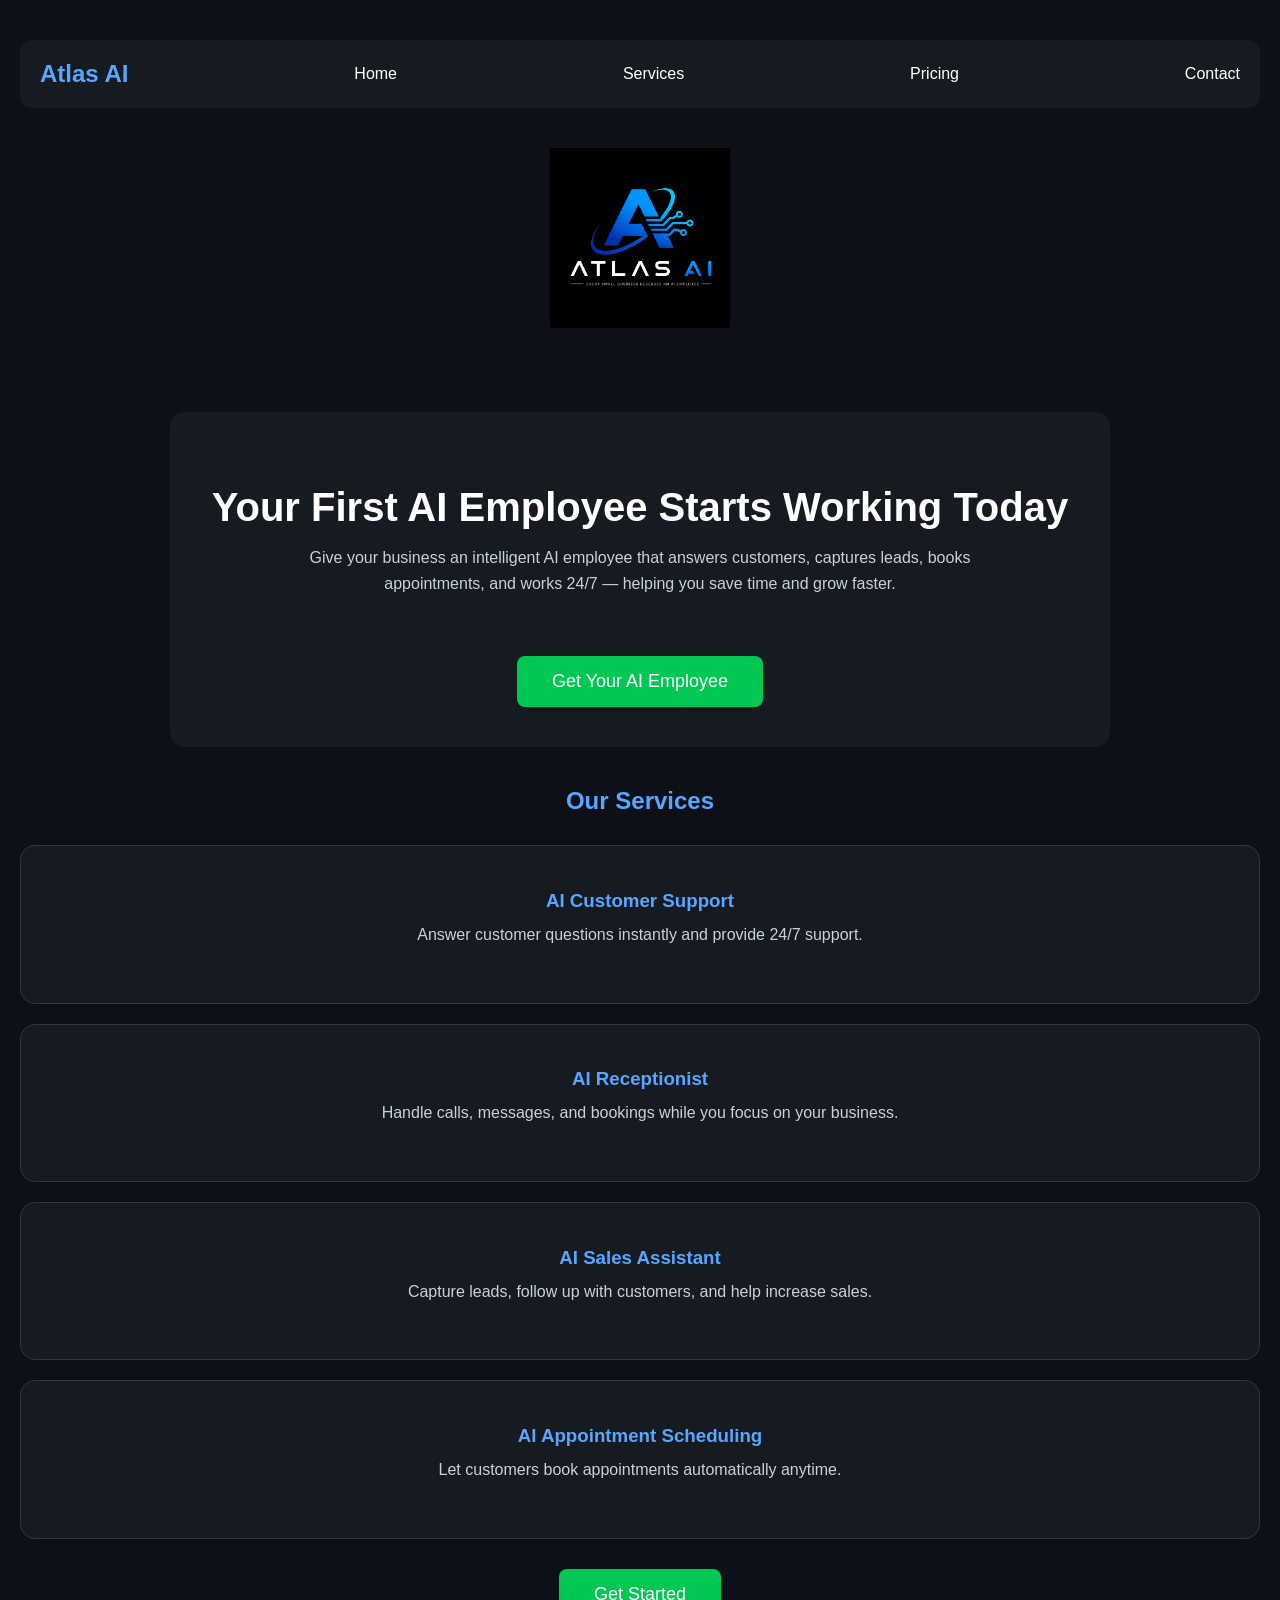
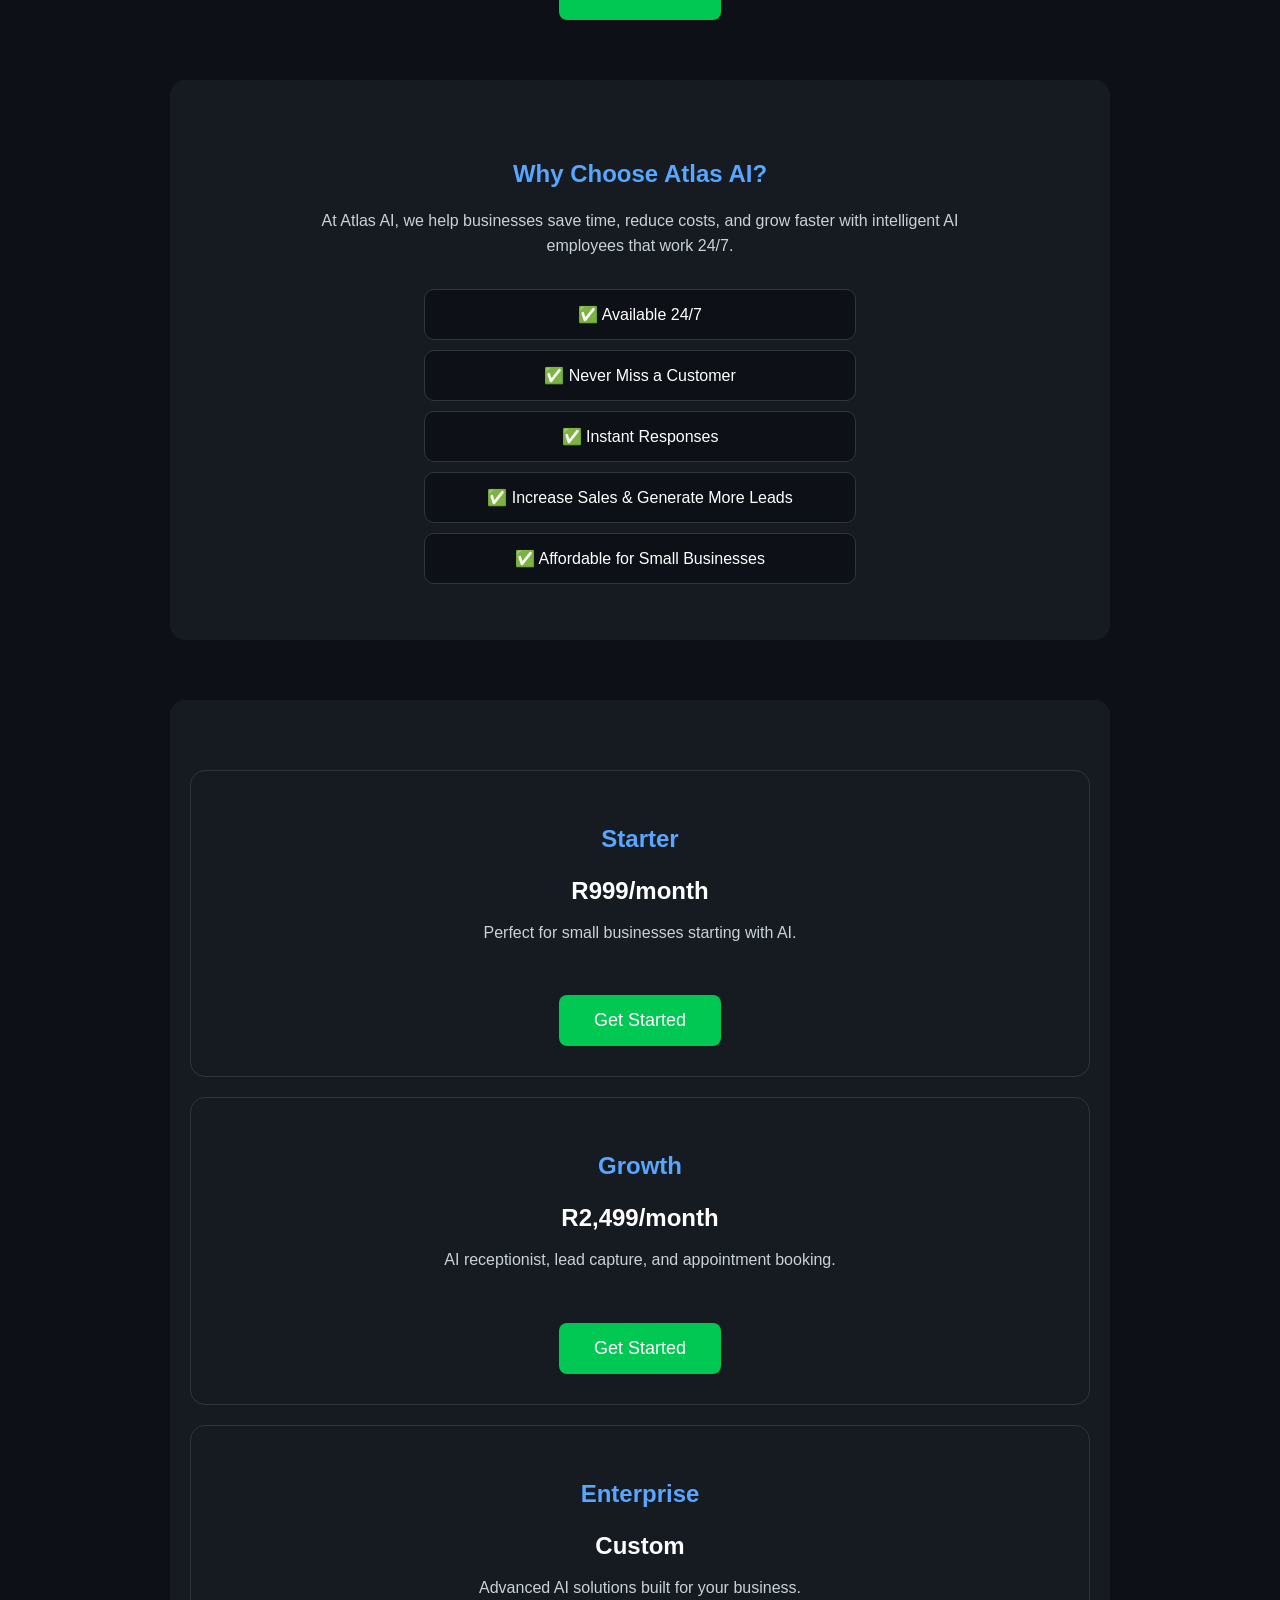
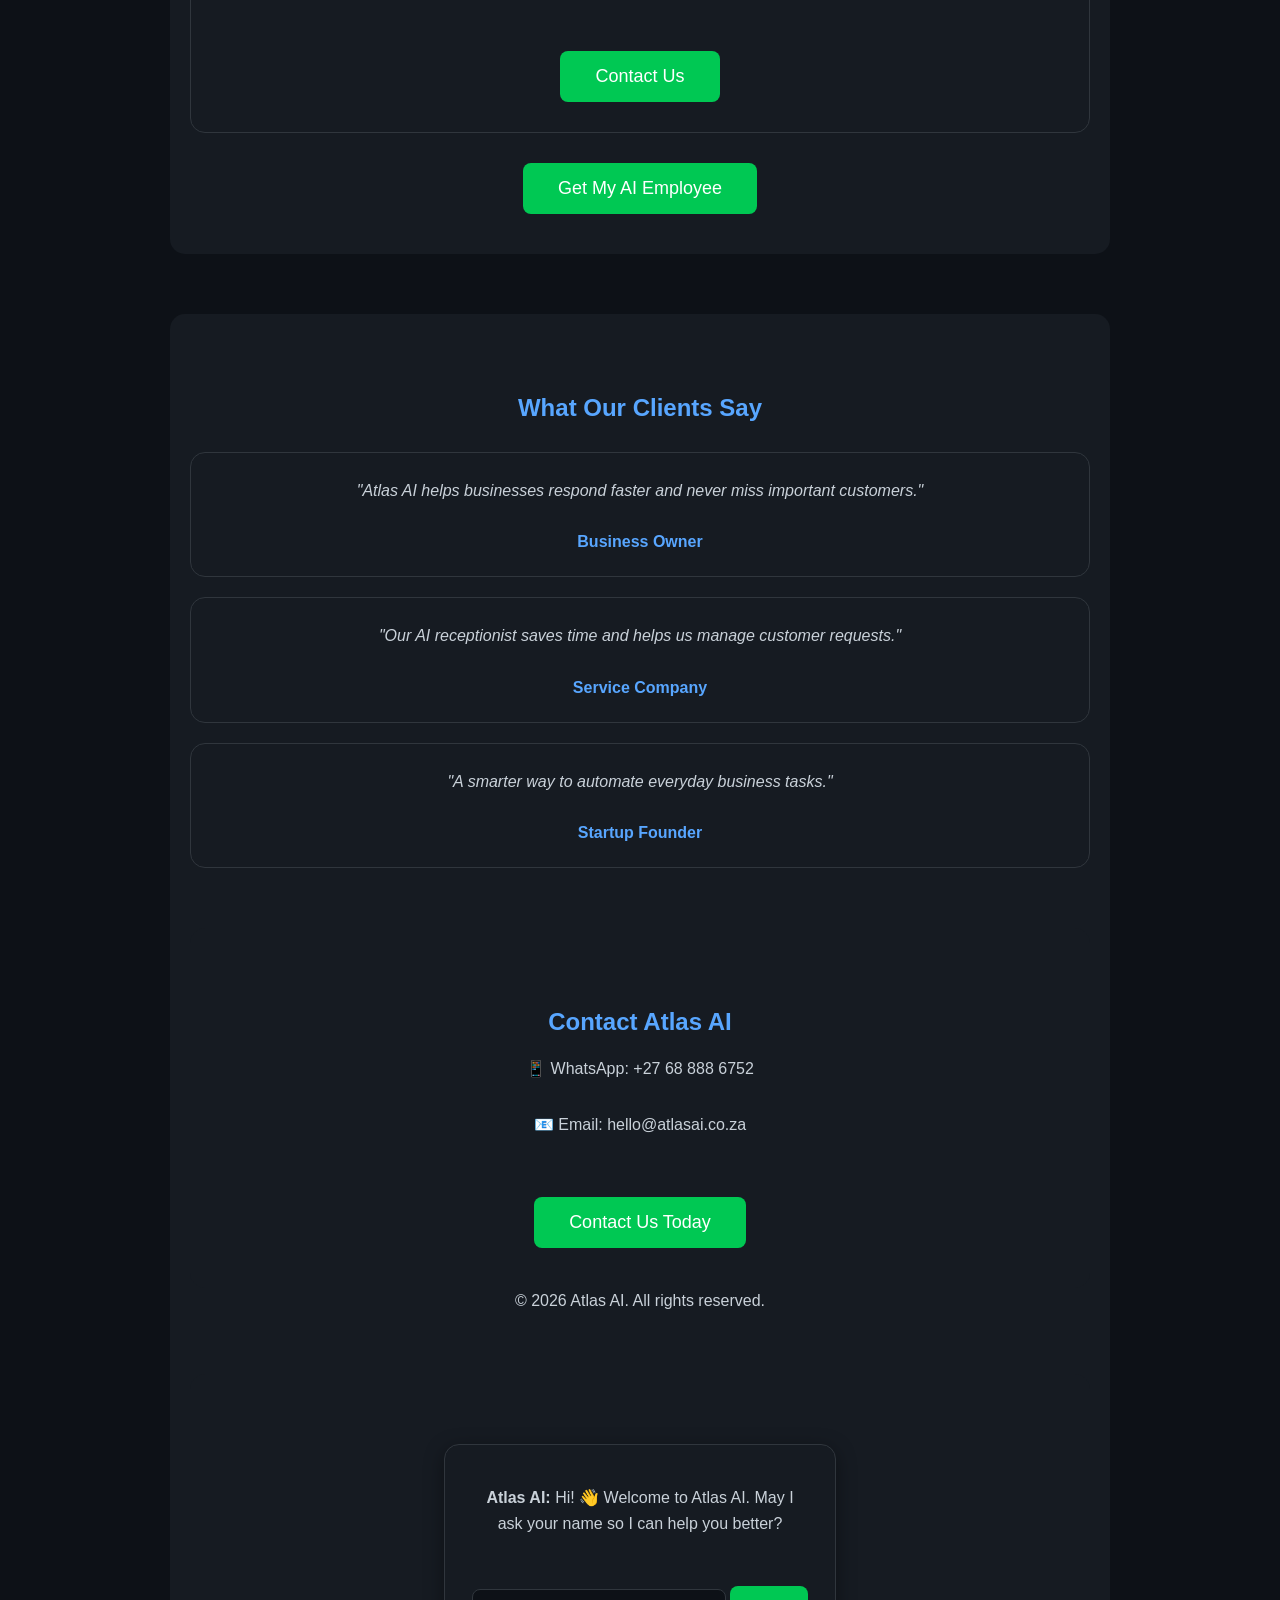
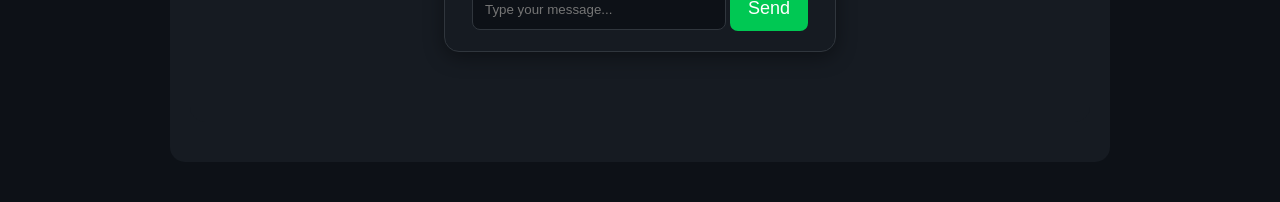
==== index.html @ 4c3f6ed9 "Add contact section to index.html Added a contact section with WhatsApp and email details." ====
<!DOCTYPE html>
<html lang="en">
<head>
    <meta charset="UTF-8">
    <meta name="viewport" content="width=device-width, initial-scale=1.0">
    <title>Atlas AI</title>
    <link rel="stylesheet" href="style.css">
</head>
<body>

<nav>
    <h2>Atlas AI</h2>

    <a href="#">Home</a>
    <a href="#services">Services</a>
    <a href="#pricing">Pricing</a>
    <a href="#contact">Contact</a>
</nav>

<img src="file_00000000185871f4bb2ab8f70dc39018.png" alt="Atlas AI Logo" width="180">
<section>
    <h1>Your First AI Employee Starts Working Today</h1>

    <p>
        Give your business an intelligent AI employee that answers customers, captures leads, books appointments, and works 24/7 — helping you save time and grow faster.
    </p>

    <a href="https://wa.me/27688886752?text=Hi%20Atlas%20AI,%20I'm%20interested%20in%20getting%20an%20AI%20employee.">
        <button>Get Your AI Employee</button>
    </a>
</section>
    
    <h2 id="services">Our Services</h2>

<div class="services">

    <div class="card">
        <h3>AI Customer Support</h3>
        <p>Answer customer questions instantly and provide 24/7 support.</p>
    </div>

    <div class="card">
        <h3>AI Receptionist</h3>
        <p>Handle calls, messages, and bookings while you focus on your business.</p>
    </div>

    <div class="card">
        <h3>AI Sales Assistant</h3>
        <p>Capture leads, follow up with customers, and help increase sales.</p>
    </div>

    <div class="card">
        <h3>AI Appointment Scheduling</h3>
        <p>Let customers book appointments automatically anytime.</p>
    </div>

</div>

    <a href="https://wa.me/27688886752?text=Hi%20Atlas%20AI,%20I'm%20interested%20in%20your%20AI%20solutions.">
    
    
   <button >Get Started</button>
</a>
<section>
    <h2>Why Choose Atlas AI?</h2>

    <p>At Atlas AI, we help businesses save time, reduce costs, and grow faster with intelligent AI employees that work 24/7.</p>

    <ul>
        <li>✅ Available 24/7</li>
        <li>✅ Never Miss a Customer</li>
        <li>✅ Instant Responses</li>
        <li>✅ Increase Sales & Generate More Leads</li>
        <li>✅ Affordable for Small Businesses</li>
    </ul>
</section><section id="pricing">
<div class="pricing">
    <div class="price-card">
        <h3>Starter</h3>
        <h2>R999/month</h2>
        <p>Perfect for small businesses starting with AI.</p>
        <button>Get Started</button>
    </div>

    <div class="price-card">
        <h3>Growth</h3>
        <h2>R2,499/month</h2>
        <p>AI receptionist, lead capture, and appointment booking.</p>
        <button>Get Started</button>
    </div>

    <div class="price-card">
        <h3>Enterprise</h3>
        <h2>Custom</h2>
        <p>Advanced AI solutions built for your business.</p>
        <button>Contact Us</button>
    </div>

</div>
    <a href="https://wa.me/27688886752?text=Hi%20Atlas%20AI,%20I'm%20interested%20in%20your%20pricing.">
        <button>Get My AI Employee</button>
    </a>
</section>
<section>
    <h2>What Our Clients Say</h2>

    <div class="testimonials">

        <div class="testimonial-card">
            <p>"Atlas AI helps businesses respond faster and never miss important customers."</p>
            <strong>Business Owner</strong>
        </div>

        <div class="testimonial-card">
            <p>"Our AI receptionist saves time and helps us manage customer requests."</p>
            <strong>Service Company</strong>
        </div>

        <div class="testimonial-card">
            <p>"A smarter way to automate everyday business tasks."</p>
            <strong>Startup Founder</strong>
        </div>

    </div>

<section id="contact">
    <h2>Contact Atlas AI</h2>

    <p>📱 WhatsApp: +27 68 888 6752</p>
    <p>📧 Email: hello@atlasai.co.za</p>

    <a href="https://wa.me/27688886752">
        <button>Contact Us Today</button>
    </a>
</section>
<footer>
    <p>© 2026 Atlas AI. All rights reserved.</p>
</footer>
<section>
  <div class="chat-box">
    <div id="chat">
      <p><b>Atlas AI:</b> Hi! 👋 Welcome to Atlas AI. May I ask your name so I can help you better?</p>
    </div>

    <input id="userInput" type="text" placeholder="Type your message...">
    <button onclick="sendMessage()">Send</button>
  </div>
</section>

 <script>
let lead = {
    name: "",
    business: "",
    goal: ""
};

function sendMessage() {

    let input = document.getElementById("userInput").value;
    let chat = document.getElementById("chat");

    if (input.trim() === "") {
        return;
    }

    chat.innerHTML += 
    '<p class="user-message"><b>You:</b> ' + input + '</p>';

    let message = input.toLowerCase();
    let response = "";


    if (lead.name === "") {

        lead.name = input;

        response = 
        "Nice to meet you, " + lead.name +
        "! 👋 What type of business do you run?";

    
    }

    else if (lead.business === "") {

        lead.business = input;

        response =
        "Great! Atlas AI can help your " +
        lead.business +
        ". What would you like to improve most: customer support, sales, or appointments?";

    }


    else if (lead.goal === "") {

        lead.goal = input;

        response =
"Perfect! 🚀 Based on your needs, Atlas AI can build the right AI employee for your business. Click the WhatsApp button on this page or contact us on +27 68 888 6752 to get started today.";

    }


    else if (message.includes("price") || message.includes("cost")) {

        response =
        "Our AI solutions start from R999/month. We offer Starter, Growth, and Enterprise packages.";

    }


    else if (message.includes("service")) {

        response =
        "Atlas AI provides AI Customer Support, AI Receptionists, AI Sales Assistants, and AI Appointment Scheduling.";

    }


    else if (message.includes("contact")) {

        response =
        "You can contact Atlas AI on WhatsApp: +27 68 888 6752 or email hello@atlasai.co.za.";

    }


    else {

        response =
        "Thanks for your message! I can help you with Atlas AI services, pricing, and solutions.";

    }


    chat.innerHTML += 
    '<p class="ai-message"><b>Atlas AI:</b> ' + response + '</p>';


    document.getElementById("userInput").value = "";

    chat.scrollTop = chat.scrollHeight;
}
document.getElementById("userInput").addEventListener("keypress", function(event) {
    if (event.key === "Enter") {
        event.preventDefault();
        sendMessage();
    }
});

</script>
</body>   
</html>
---- style.css ----
body {
    margin: 0;
    padding: 40px 20px;
    background: #0d1117;
    color: white;
    font-family: Arial, sans-serif;
    text-align: center;
}

img {
    margin-bottom: 20px;
}

h1 {
    font-size: 2.5rem;
    margin-bottom: 15px;
}

p {
    max-width: 700px;
    margin: 0 auto 30px;
    color: #c9d1d9;
    line-height: 1.6;
}

h2 {
    margin-top: 40px;
    color: #58a6ff;
}

ul {
    list-style: none;
    padding: 0;
}

li {
    background: #161b22;
    margin: 10px auto;
    padding: 15px;
    max-width: 400px;
    border-radius: 10px;
}

button {
    margin-top: 30px;
    padding: 15px 35px;
    font-size: 18px;
    background: #00c853;
    color: white;
    border: none;
    border-radius: 8px;
    cursor: pointer;
}

button:hover {
    background: #00b248;
}
section {
    margin-top: 60px;
    padding: 40px 20px;
    background: #161b22;
    border-radius: 15px;
    max-width: 900px;
    margin-left: auto;
    margin-right: auto;
}

section ul {
    margin-top: 25px;
}

section li {
    background: #0d1117;
    border: 1px solid #30363d;
    transition: 0.3s;
}

section li:hover {
    transform: scale(1.03);
    border-color: #58a6ff;
}
nav {
    display: flex;
    justify-content: space-between;
    align-items: center;
    padding: 20px;
    background: #161b22;
    border-radius: 12px;
    margin-bottom: 40px;
}

nav h2 {
    color: #58a6ff;
    margin: 0;
}

nav a {
    color: white;
    text-decoration: none;
    margin-left: 15px;
    font-size: 16px;
}

nav a:hover {
    color: #58a6ff;
}
.services {
    display: grid;
    gap: 20px;
    margin-top: 30px;
}

.card {
    background: #161b22;
    padding: 25px;
    border-radius: 15px;
    border: 1px solid #30363d;
    text-align: center;
}

.card h3 {
    color: #58a6ff;
    margin-bottom: 10px;
}

.card p {
    color: #c9d1d9;
}
.pricing {
    display: grid;
    gap: 20px;
    margin-top: 30px;
}

.price-card {
    background: #161b22;
    padding: 30px 20px;
    border-radius: 15px;
    border: 1px solid #30363d;
    text-align: center;
}

.price-card h3 {
    color: #58a6ff;
    font-size: 24px;
}

.price-card h2 {
    color: white;
    margin: 15px 0;
}

.price-card button {
    margin-top: 20px;
}
.testimonials {
    display: grid;
    gap: 20px;
    margin-top: 30px;
}

.testimonial-card {
    background: #161b22;
    padding: 25px;
    border-radius: 15px;
    border: 1px solid #30363d;
    text-align: center;
}

.testimonial-card p {
    font-style: italic;
}

.testimonial-card strong {
    color: #58a6ff;
}
html {
    scroll-behavior: smooth;
}
@media (max-width: 600px) {

    body {
        padding: 20px 10px;
    }

    nav {
        flex-direction: column;
        gap: 15px;
    }

    nav a {
        margin: 5px;
    }

    h1 {
        font-size: 2rem;
    }

    .services,
    .pricing,
    .testimonials {
        grid-template-columns: 1fr;
    }

    .card,
    .price-card,
    .testimonial-card {
        width: auto;
    }

}
section,
.card,
.price-card,
.testimonial-card {
    animation: fadeIn 0.8s ease-in;
}

@keyframes fadeIn {
    from {
        opacity: 0;
        transform: translateY(20px);
    }

    to {
        opacity: 1;
        transform: translateY(0);
    }
}
.chat-box {
    width: 350px;
    max-width: 90%;
    margin: 30px auto;
    padding: 20px;
    border-radius: 15px;
    background: #161b22;
    border: 1px solid #30363d;
    box-shadow: 0 5px 20px rgba(0,0,0,0.4);

}

.chat-box input {
    width: 65%;
    padding: 12px;
    border-radius: 8px;
    border: 1px solid #30363d;
    background: #0d1117;
    color: white;
}
.chat-box button {
    padding: 12px 18px;
    border-radius: 8px;
    border: none;
    cursor: pointer;
    background: #00c853;
    color: white;
}

.chat-box button:hover {
    background: #00b248;
}

#chat p {
    padding: 10px;
    border-radius: 10px;
    margin: 10px 0;
}

.ai-message {
    background: #21262d;
    text-align: left;
}

.user-message {
    background: #005cc5;
    text-align: right;
}
.chat-box button {
    padding: 12px 18px;
    border-radius: 8px;
    border: none;
    cursor: pointer;
    background: #00c853;
    color: white;
}

.chat-box button:hover {
    background: #00b248;
}
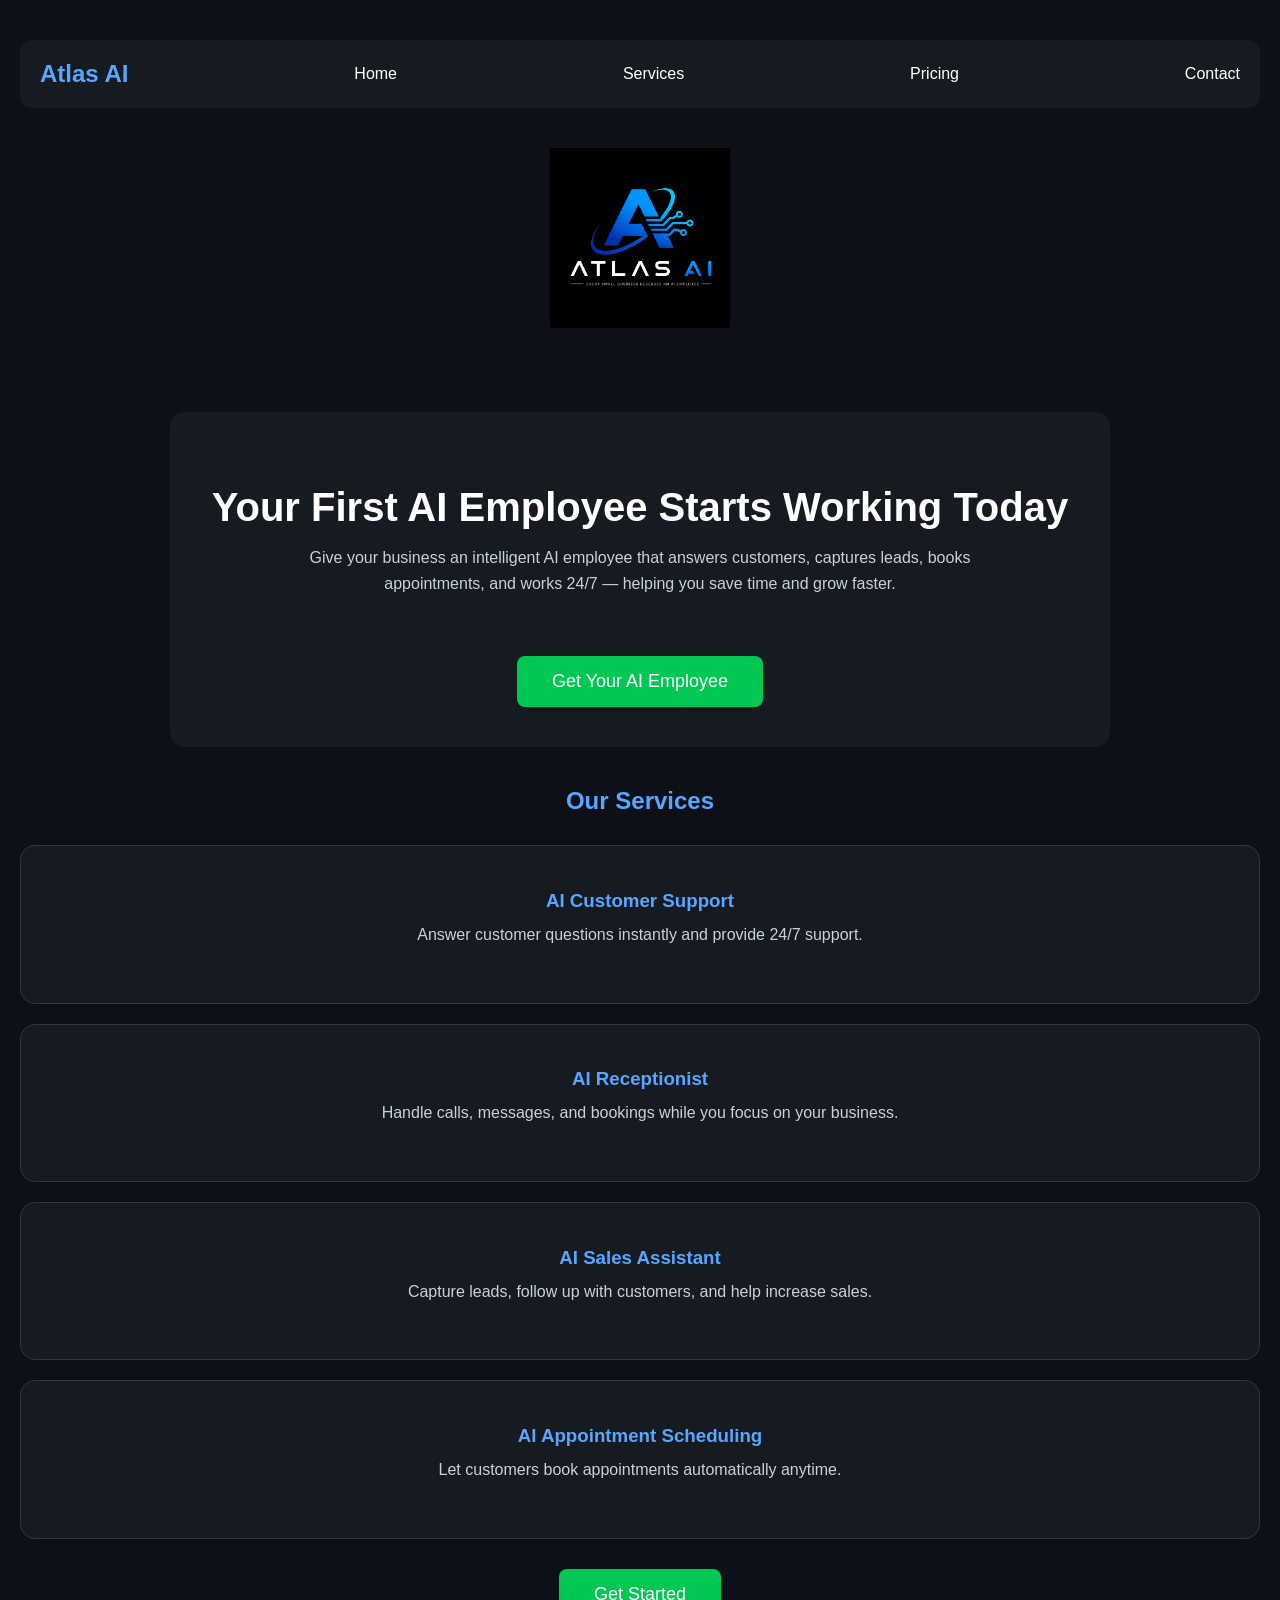
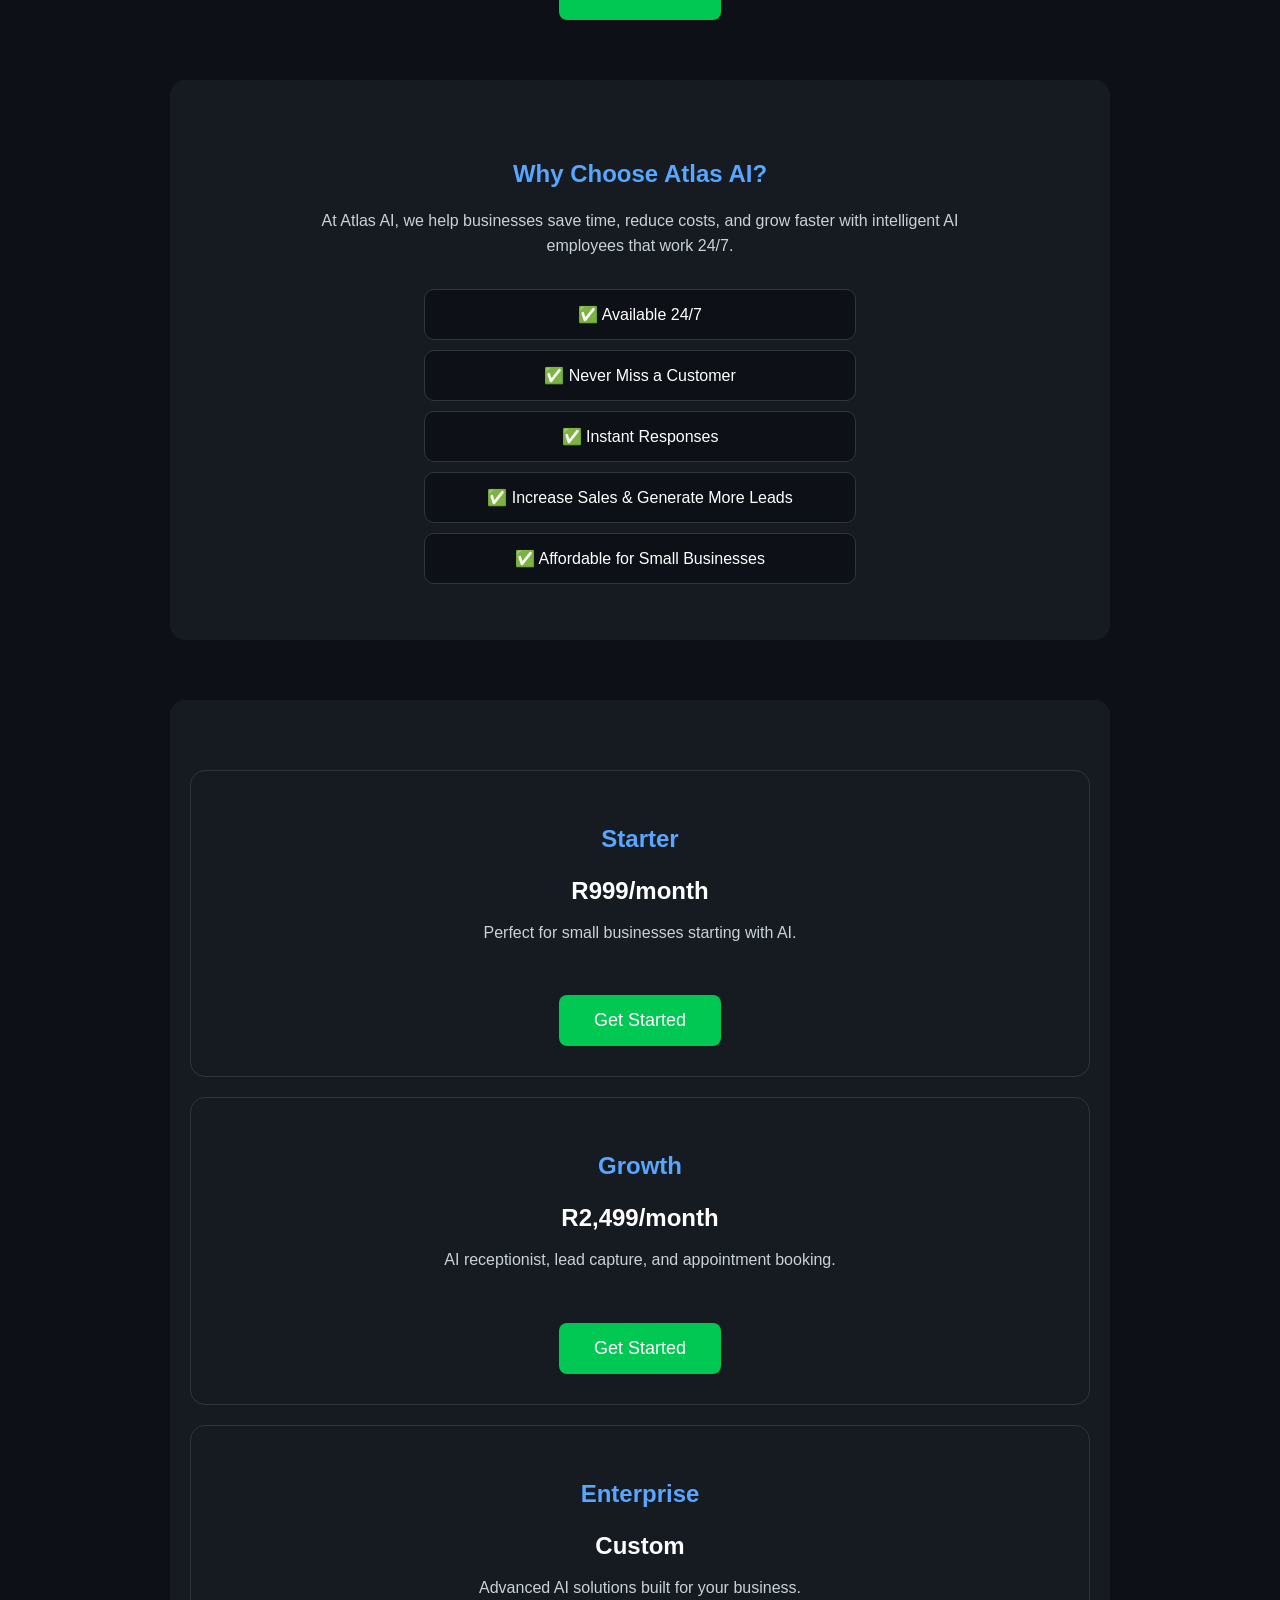
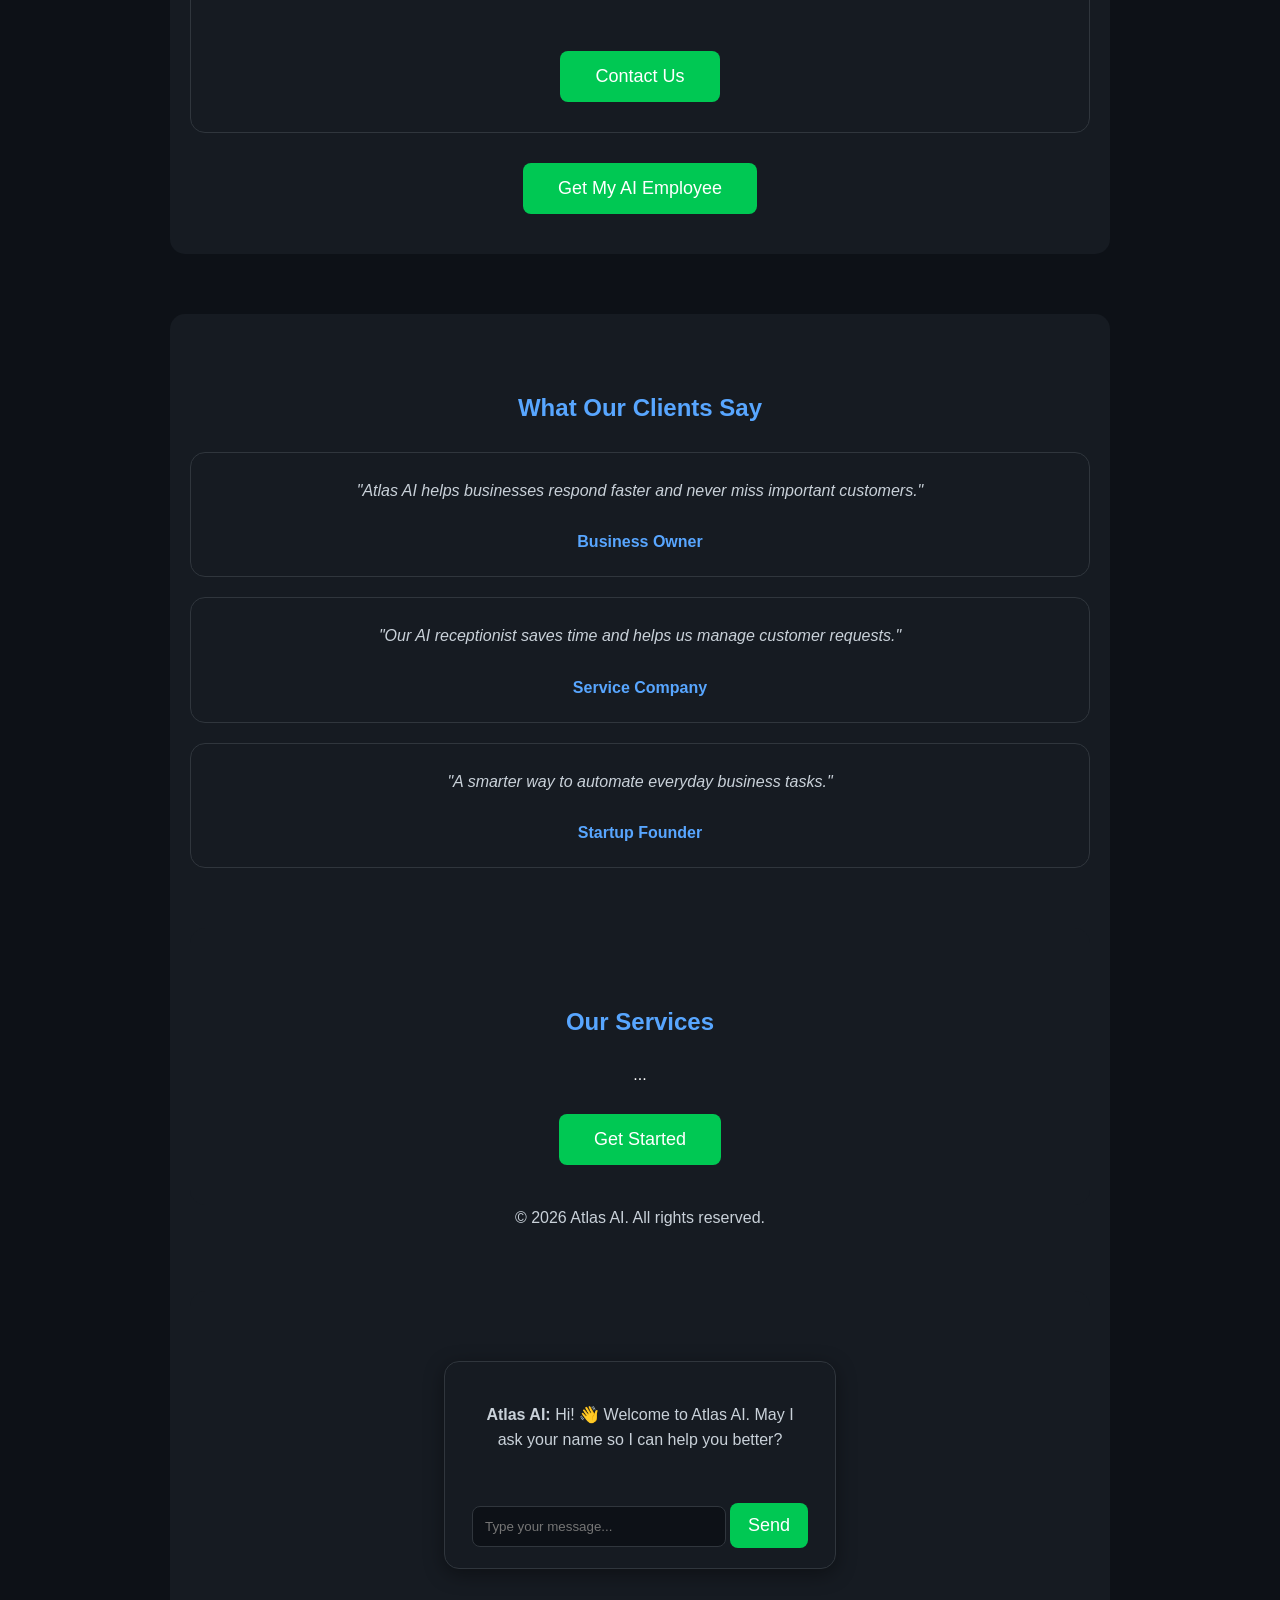
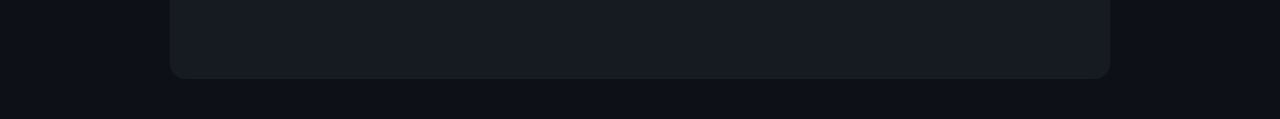
==== commit b89ee388: "Update contact section to services section Replaced contact section with services section and update" ====
--- a/index.html
+++ b/index.html
@@ -123,14 +123,15 @@
 
     </div>
 
-<section id="contact">
-    <h2>Contact Atlas AI</h2>
-
-    <p>📱 WhatsApp: +27 68 888 6752</p>
-    <p>📧 Email: hello@atlasai.co.za</p>
-
-    <a href="https://wa.me/27688886752">
-        <button>Contact Us Today</button>
+<section id="services">
+    <h2>Our Services</h2>
+
+    <div class="services">
+        ...
+    </div>
+
+    <a href="...">
+        <button>Get Started</button>
     </a>
 </section>
 <footer>
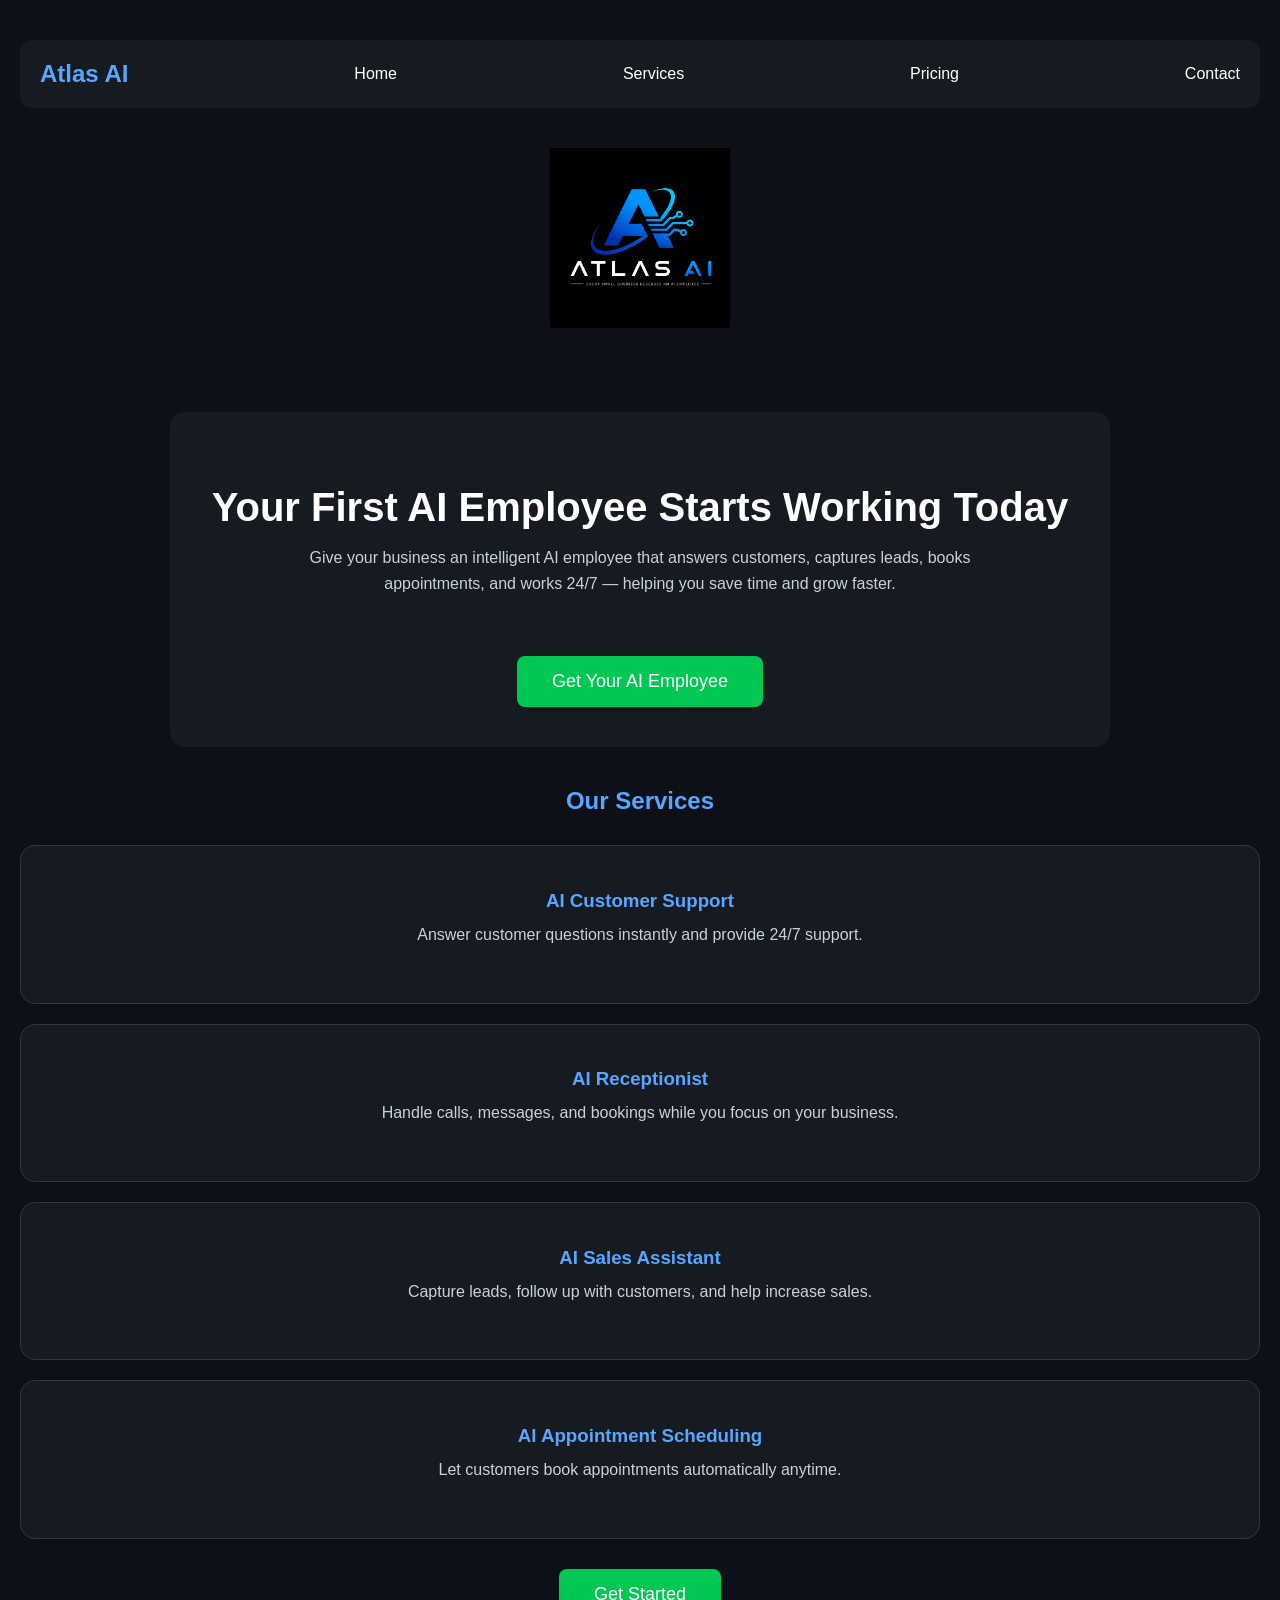
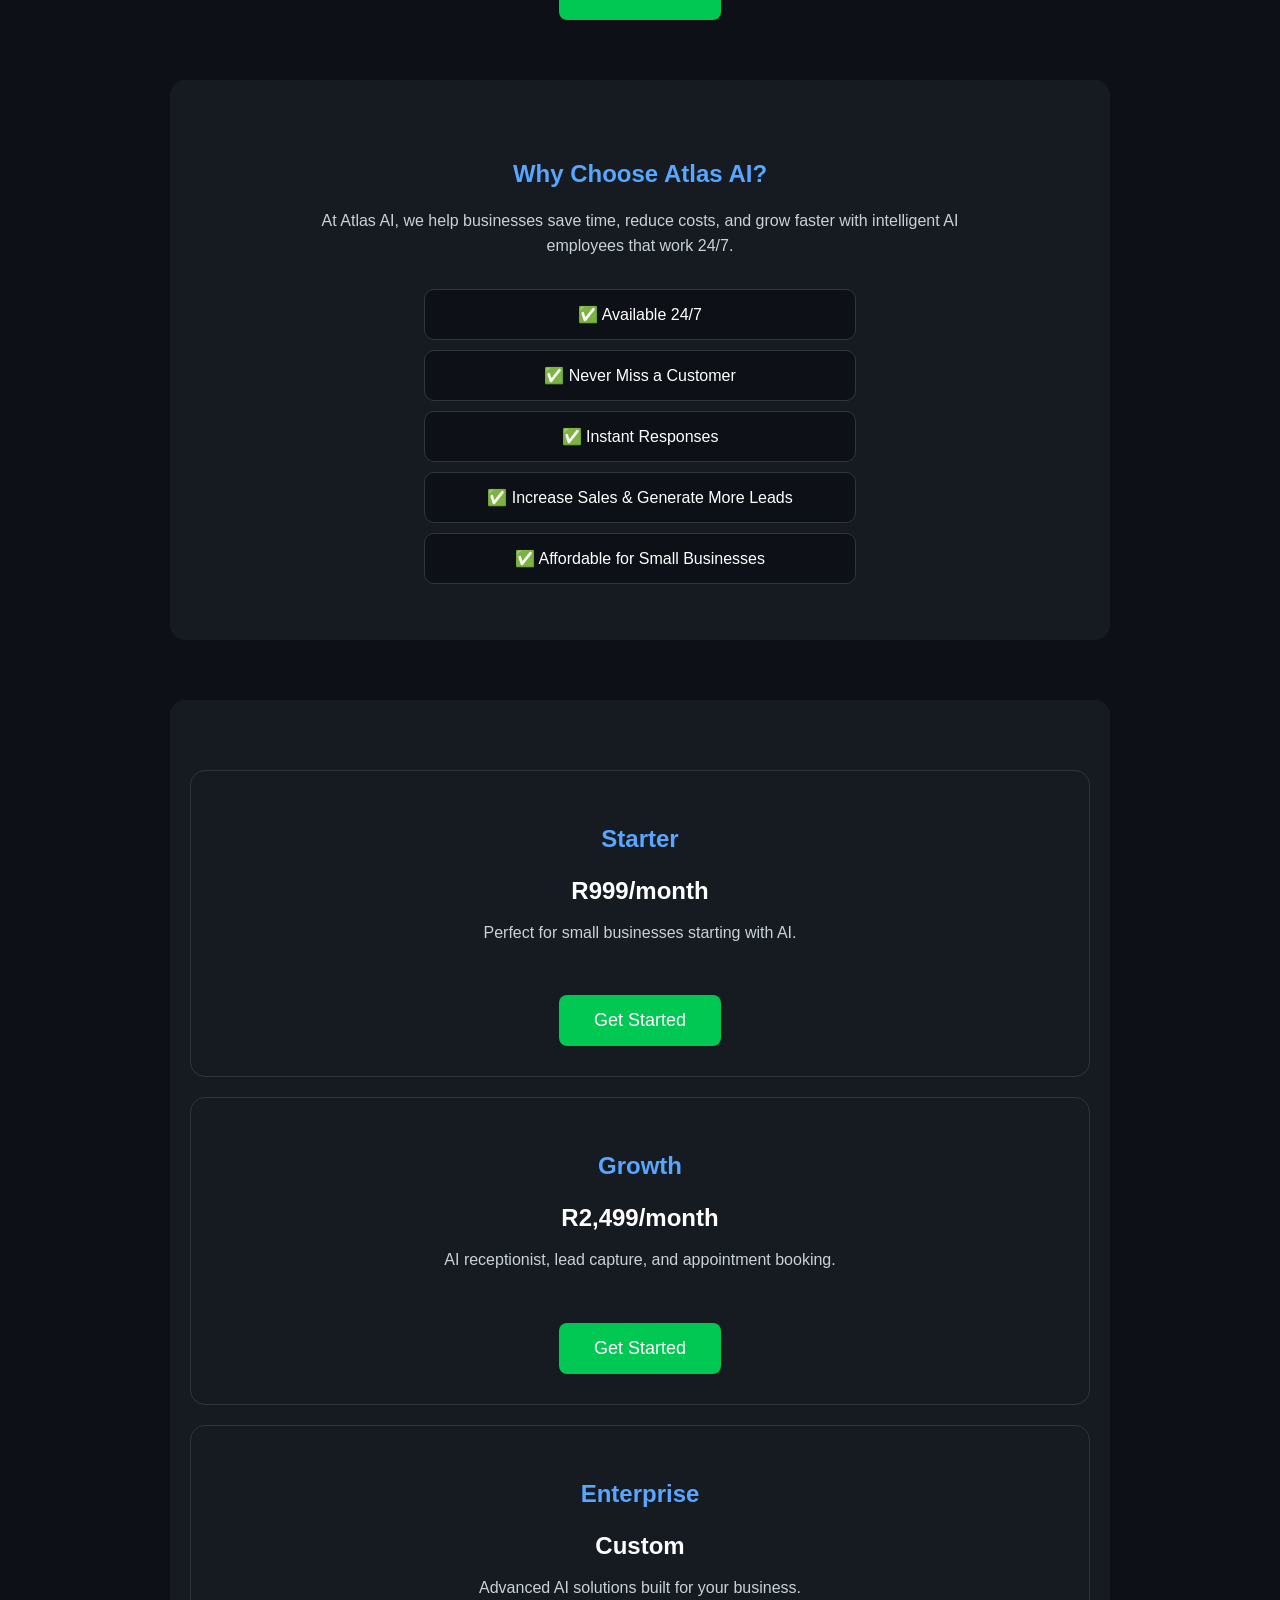
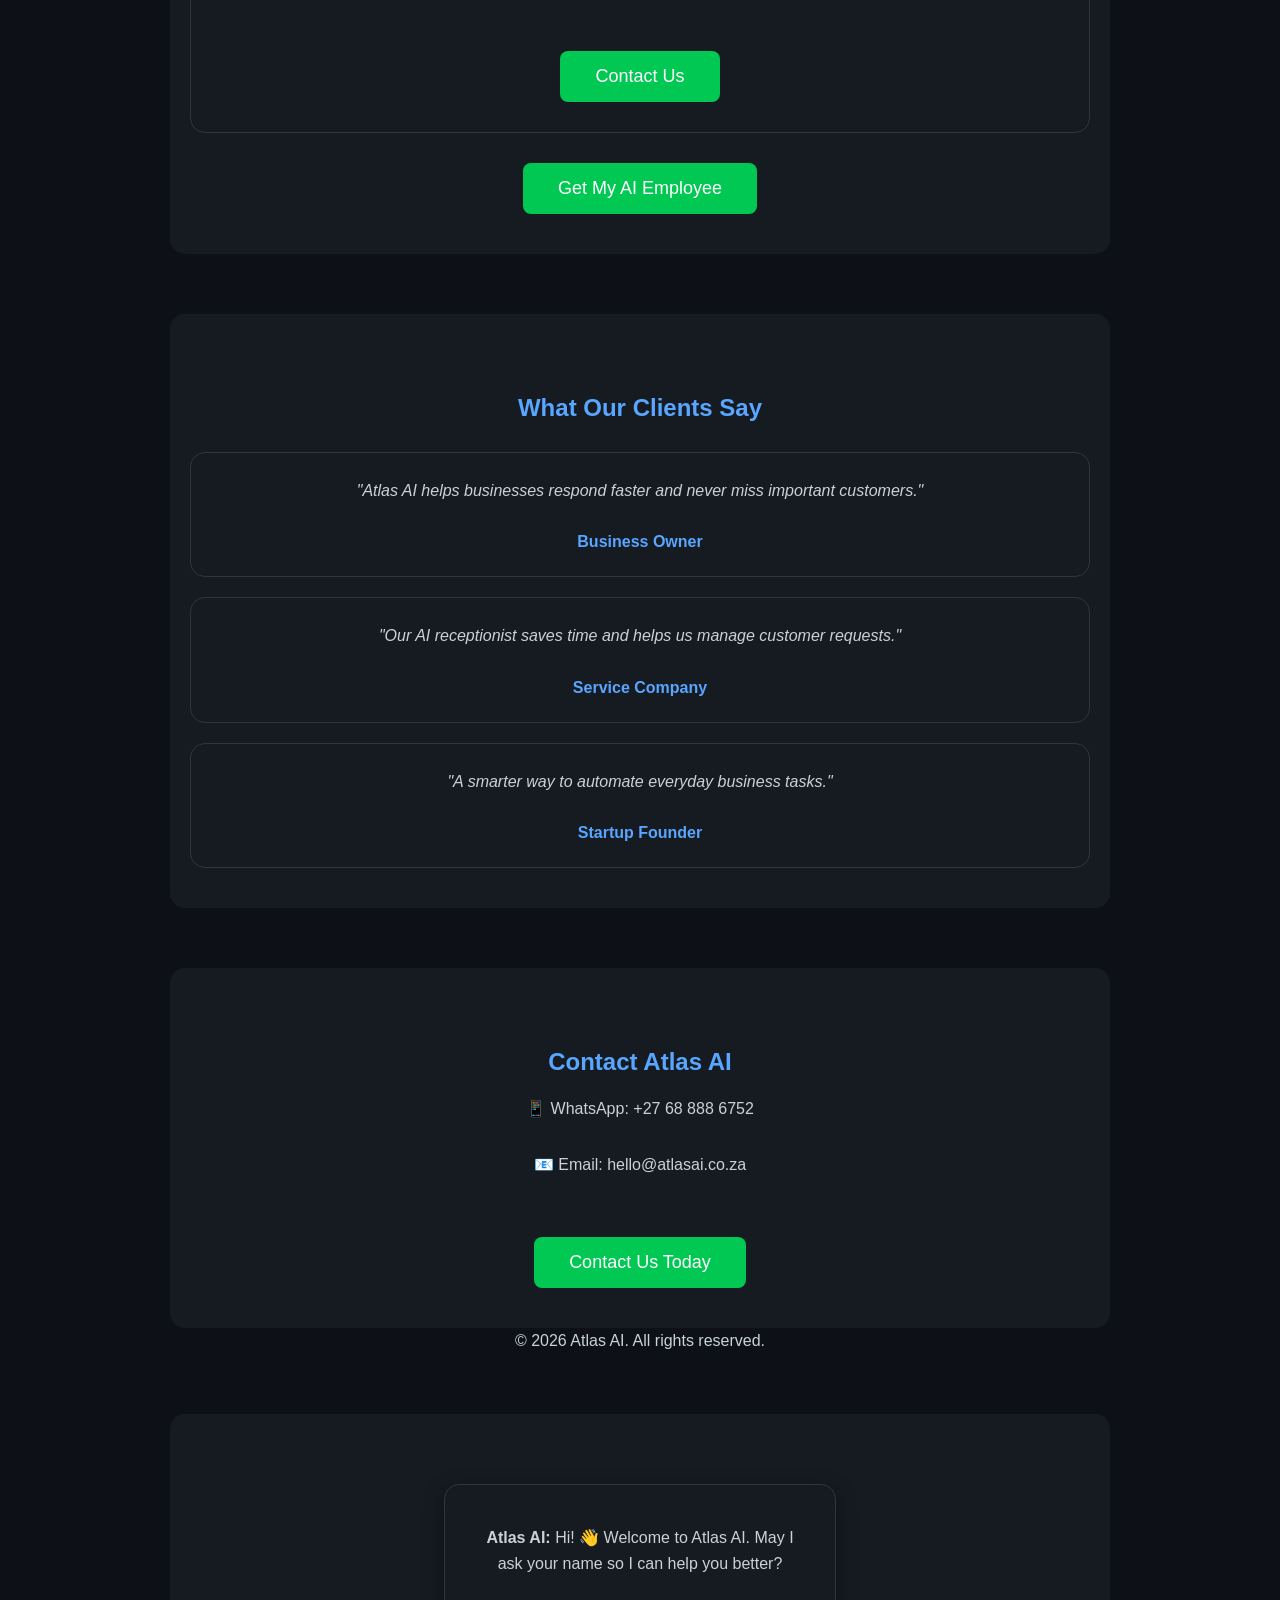
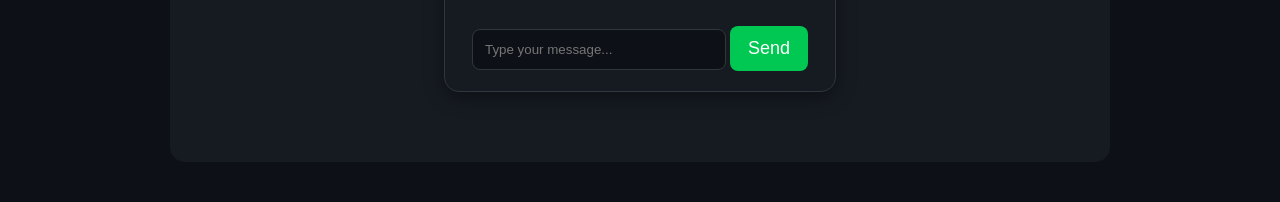
==== commit c41158b4: "Update contact section with new details" ====
--- a/index.html
+++ b/index.html
@@ -122,16 +122,16 @@
         </div>
 
     </div>
-
-<section id="services">
-    <h2>Our Services</h2>
-
-    <div class="services">
-        ...
-    </div>
-
-    <a href="...">
-        <button>Get Started</button>
+</section>
+
+<section id="contact">
+    <h2>Contact Atlas AI</h2>
+
+    <p>📱 WhatsApp: +27 68 888 6752</p>
+    <p>📧 Email: hello@atlasai.co.za</p>
+
+    <a href="https://wa.me/27688886752">
+        <button>Contact Us Today</button>
     </a>
 </section>
 <footer>
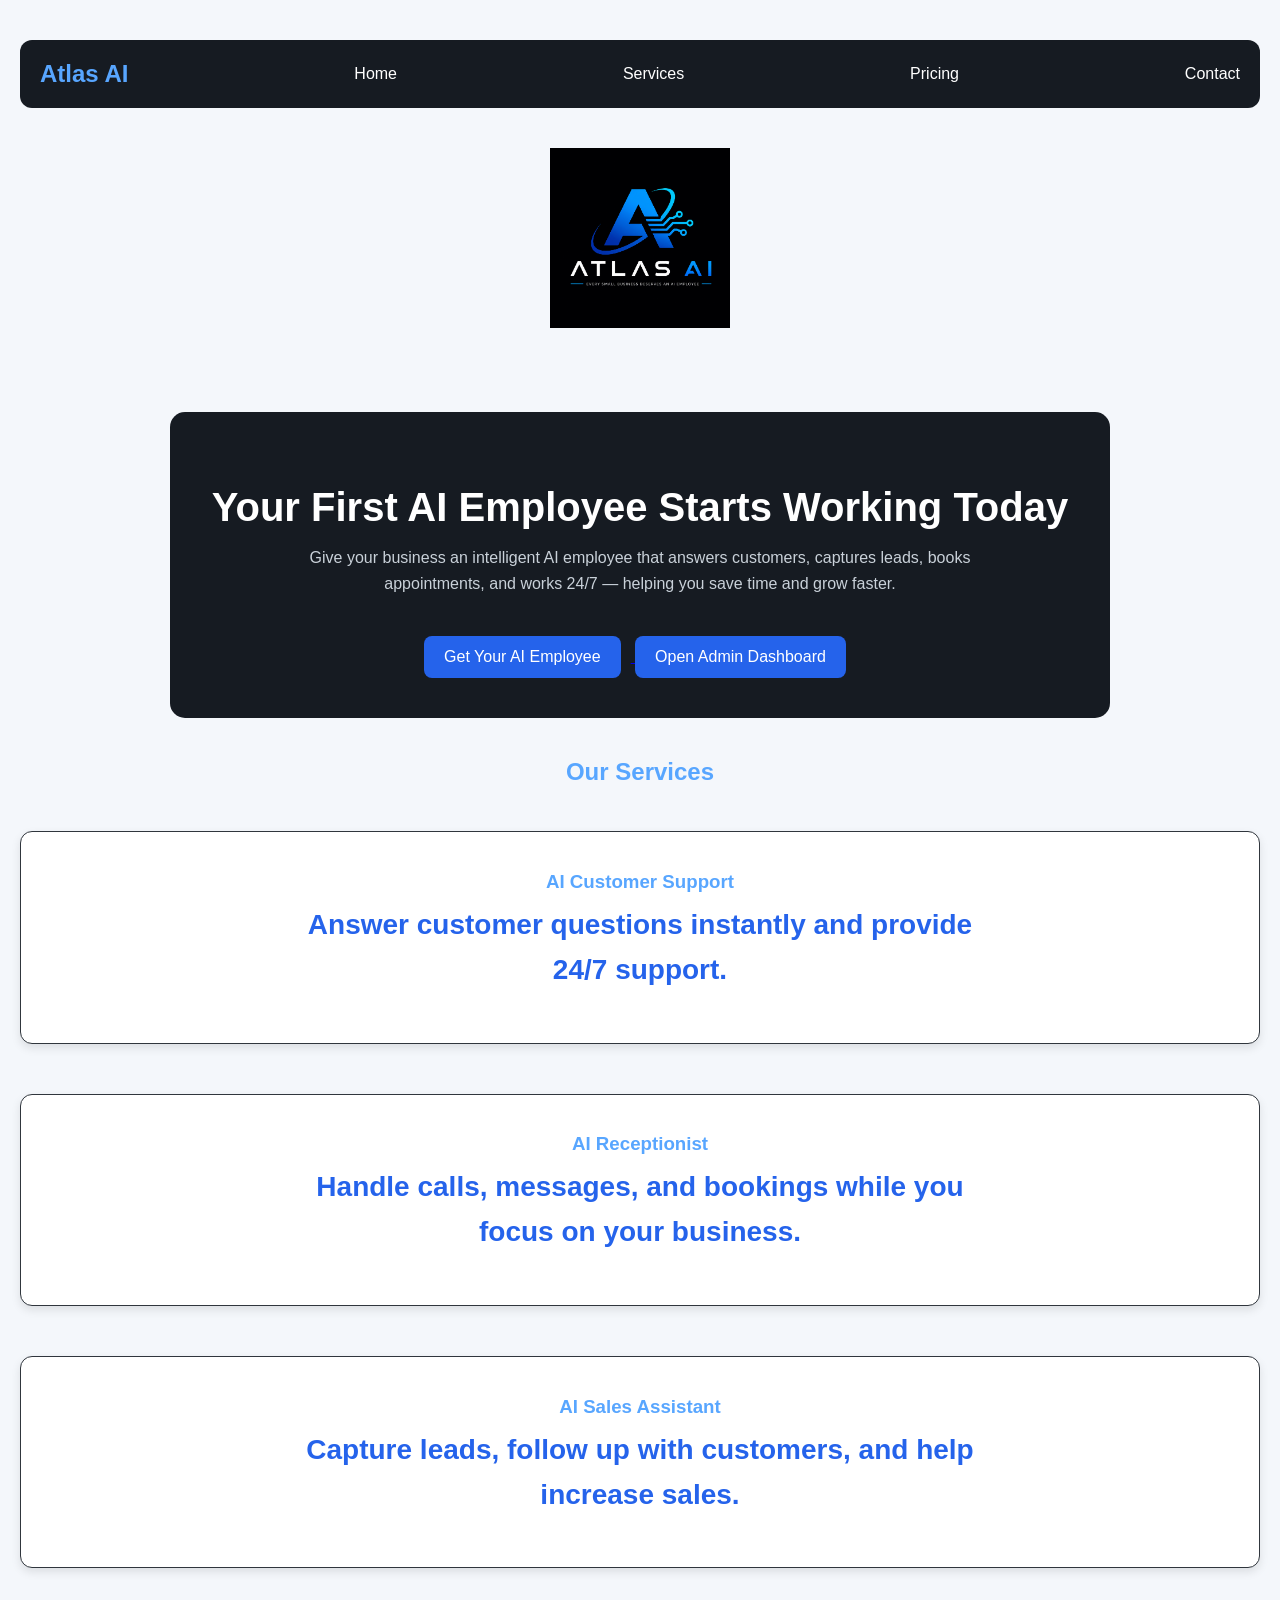
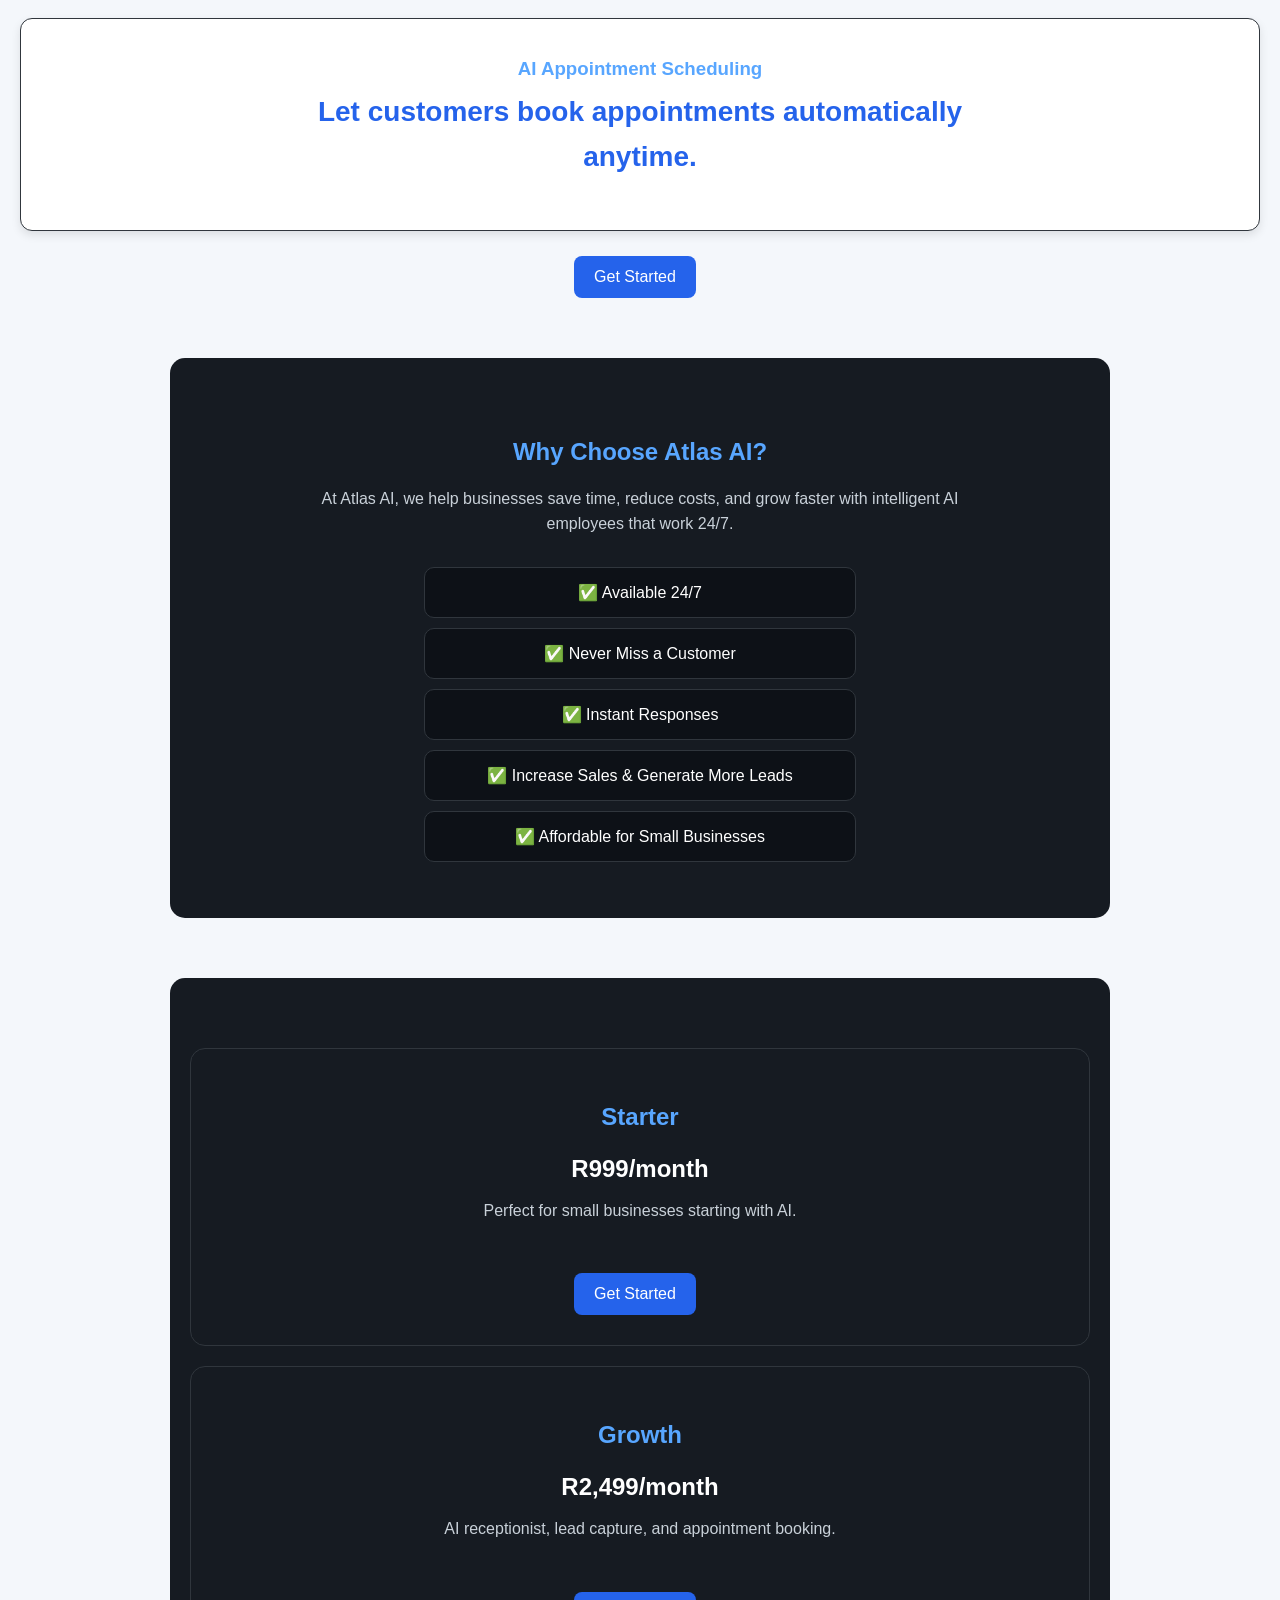
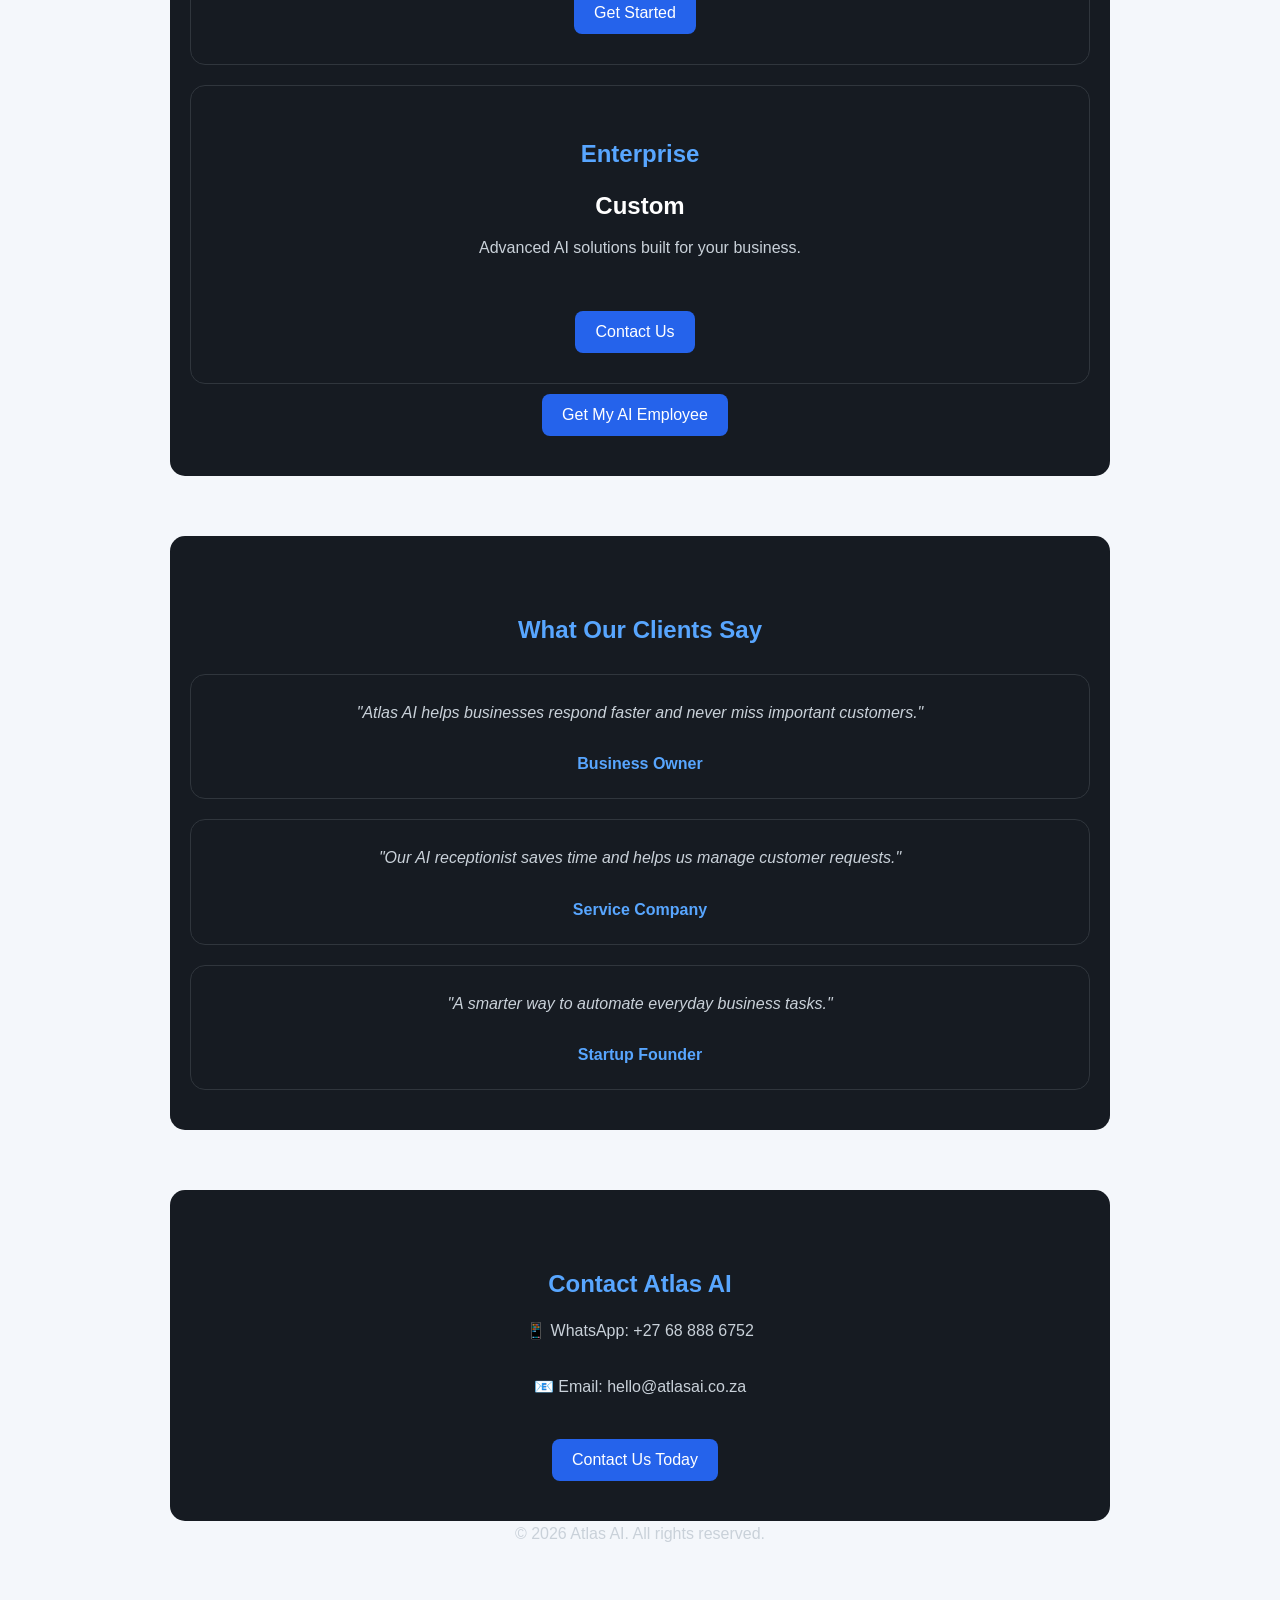
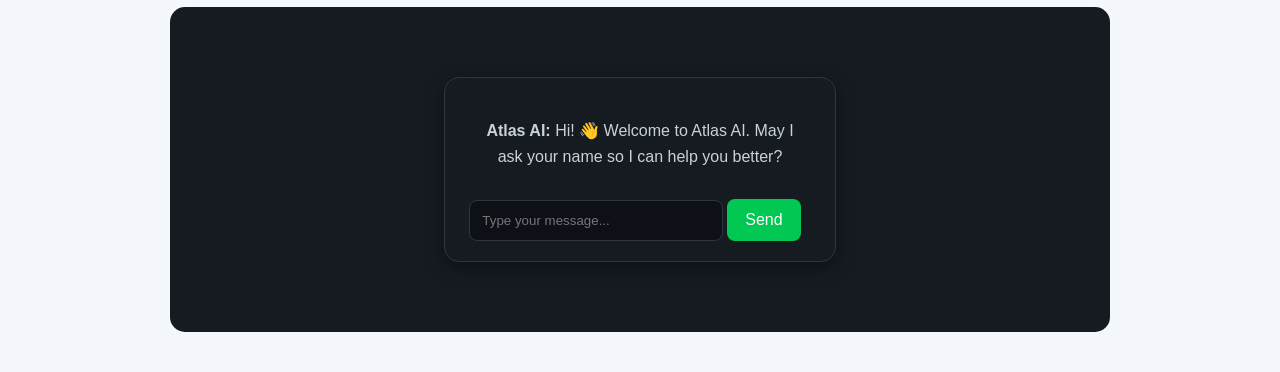
==== commit 73a32b86: "Add button to open Admin Dashboard" ====
--- a/index.html
+++ b/index.html
@@ -28,6 +28,9 @@
     <a href="https://wa.me/27688886752?text=Hi%20Atlas%20AI,%20I'm%20interested%20in%20getting%20an%20AI%20employee.">
         <button>Get Your AI Employee</button>
     </a>
+    <button onclick="location.href='dashboard.html'">
+    Open Admin Dashboard
+</button>
 </section>
     
     <h2 id="services">Our Services</h2>
@@ -198,9 +201,19 @@
 
         lead.goal = input;
 
-        response =
-"Perfect! 🚀 Based on your needs, Atlas AI can build the right AI employee for your business. Click the WhatsApp button on this page or contact us on +27 68 888 6752 to get started today.";
-
+        
+response =
+'Perfect! 🚀 Click the button below to continue on WhatsApp.<br><br>' +
+'<a href="https://wa.me/27688886752?text=' +
+encodeURIComponent(
+'Hi Atlas AI!\n\n' +
+'My name is ' + lead.name + '.\n' +
+'My business is ' + lead.business + '.\n' +
+'I need help with ' + lead.goal + '.\n\n' +
+"I'm interested in getting an AI employee."
+) +
+'" target="_blank">' +
+'<button>Continue on WhatsApp</button></a>';
     }
 
 
--- a/style.css
+++ b/style.css
@@ -287,3 +287,62 @@
 .chat-box button:hover {
     background: #00b248;
 }
+/* ===== Atlas AI Dashboard ===== */
+
+body {
+    font-family: Arial, sans-serif;
+    background: #f4f7fb;
+}
+
+header {
+    background: #1f2937;
+    color: white;
+    padding: 20px;
+    text-align: center;
+}
+
+main {
+    max-width: 1000px;
+    margin: 30px auto;
+    padding: 20px;
+}
+
+.card {
+    background: white;
+    padding: 20px;
+    margin: 15px 0;
+    border-radius: 12px;
+    box-shadow: 0 4px 10px rgba(0,0,0,0.1);
+}
+
+.card h2 {
+    margin-bottom: 10px;
+}
+
+.card p {
+    font-size: 28px;
+    font-weight: bold;
+    color: #2563eb;
+}
+
+button {
+    background: #2563eb;
+    color: white;
+    border: none;
+    padding: 12px 20px;
+    margin: 10px 10px 0 0;
+    border-radius: 8px;
+    cursor: pointer;
+    font-size: 16px;
+}
+
+button:hover {
+    background: #1d4ed8;
+}
+.dashboard-menu {
+    display: flex;
+    justify-content: center;
+    flex-wrap: wrap;
+    gap: 10px;
+    margin-top: 20px;
+}
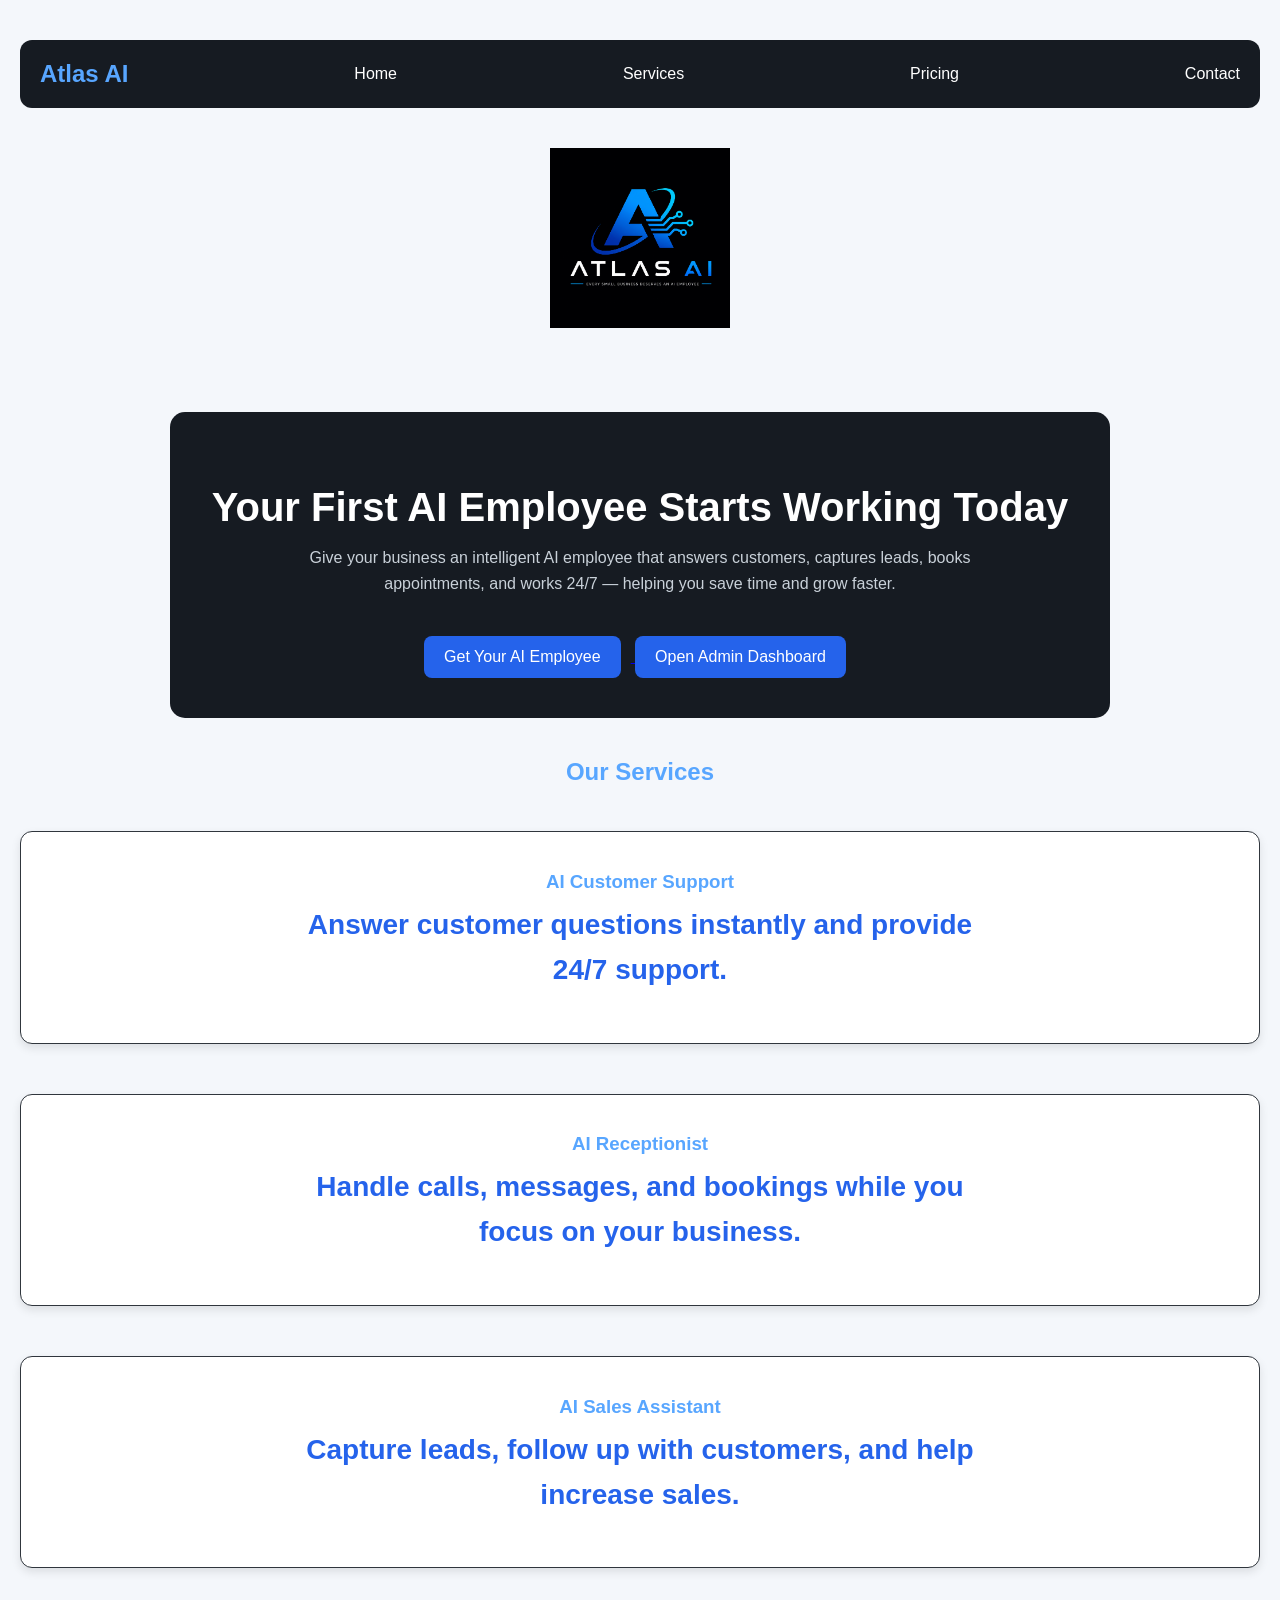
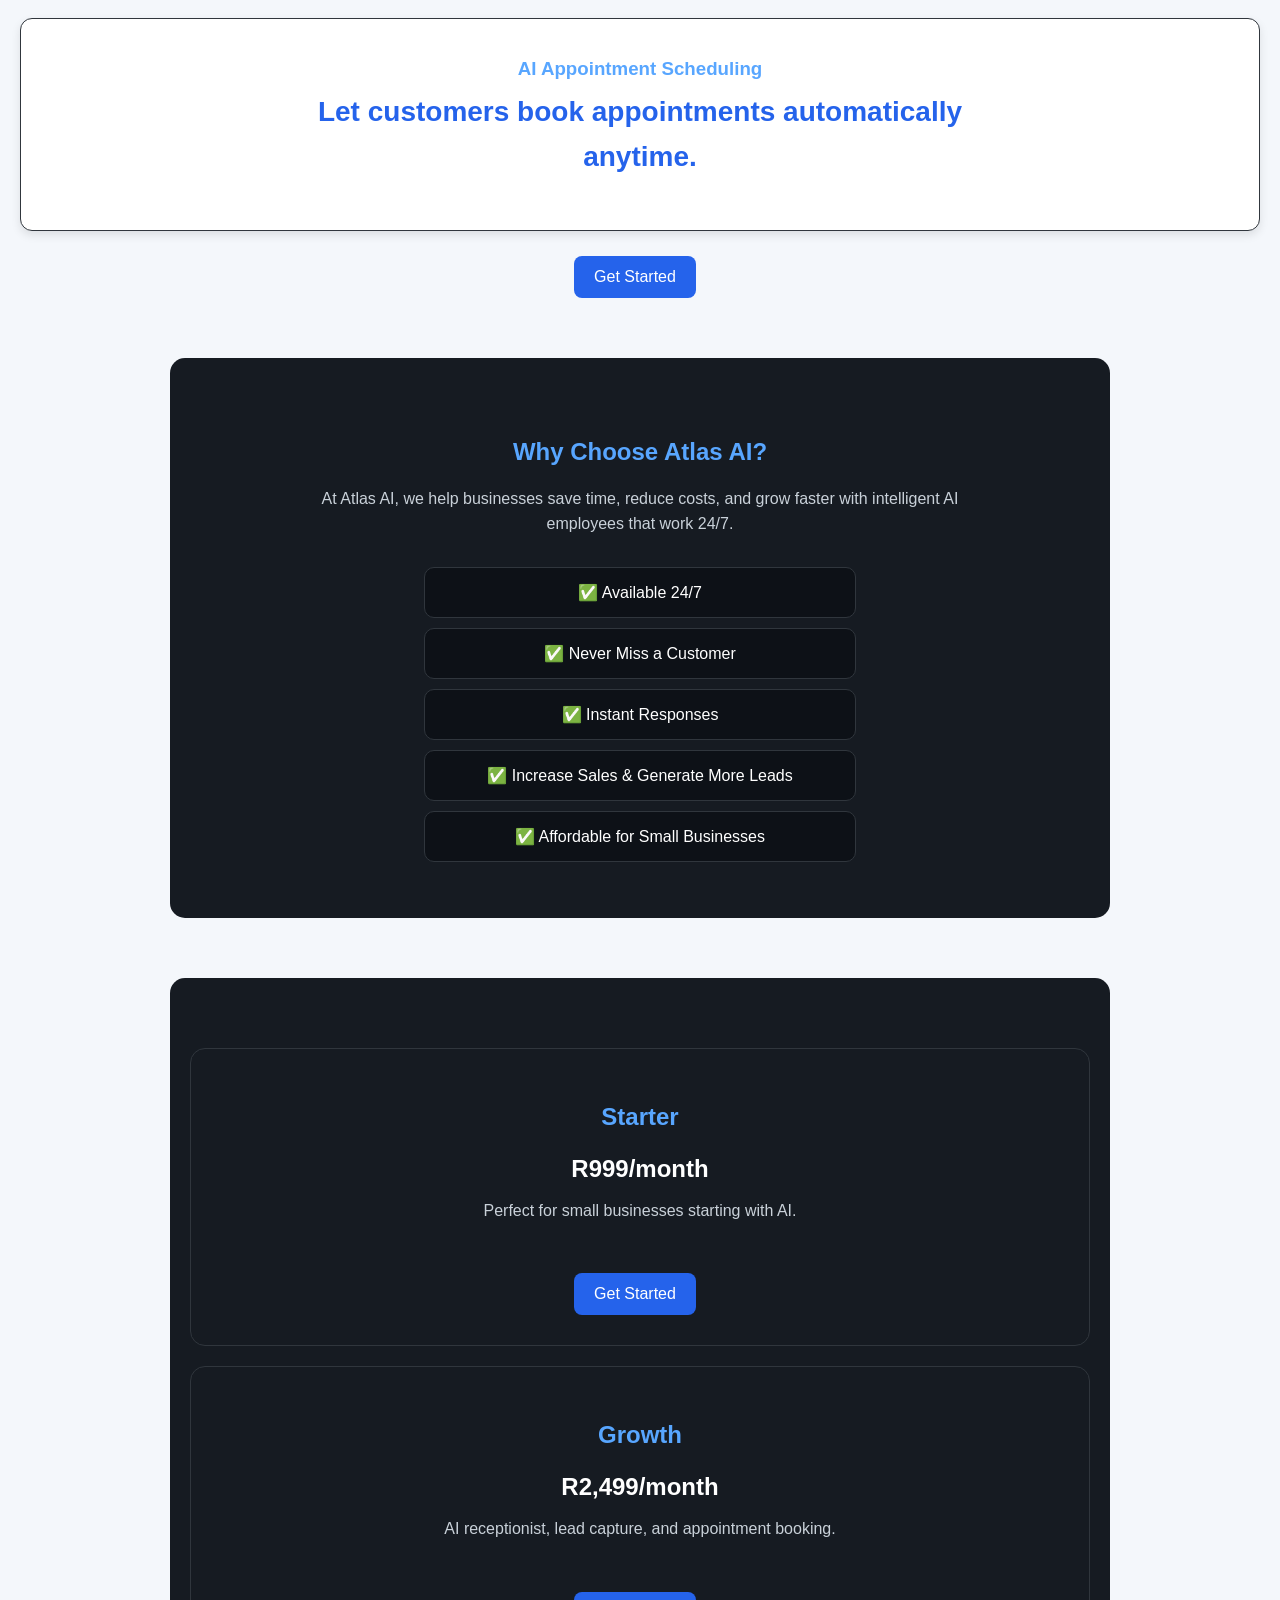
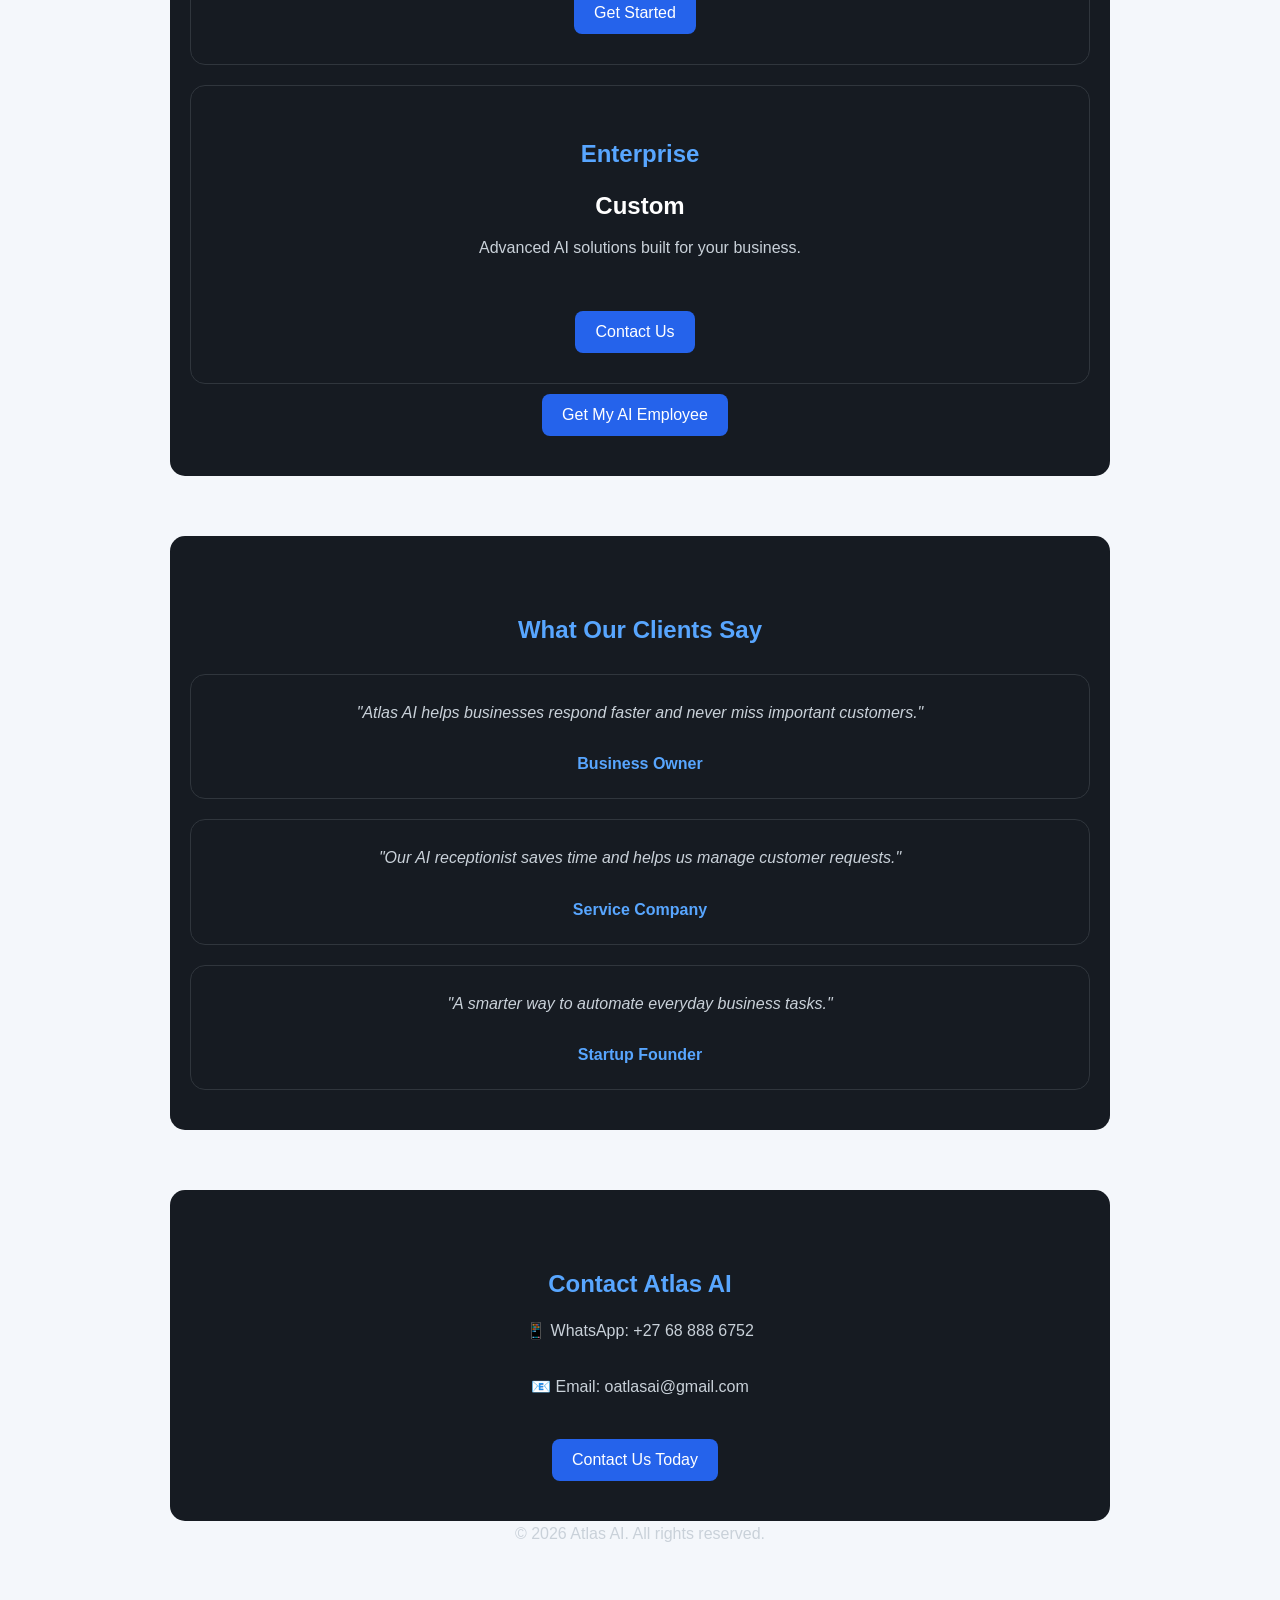
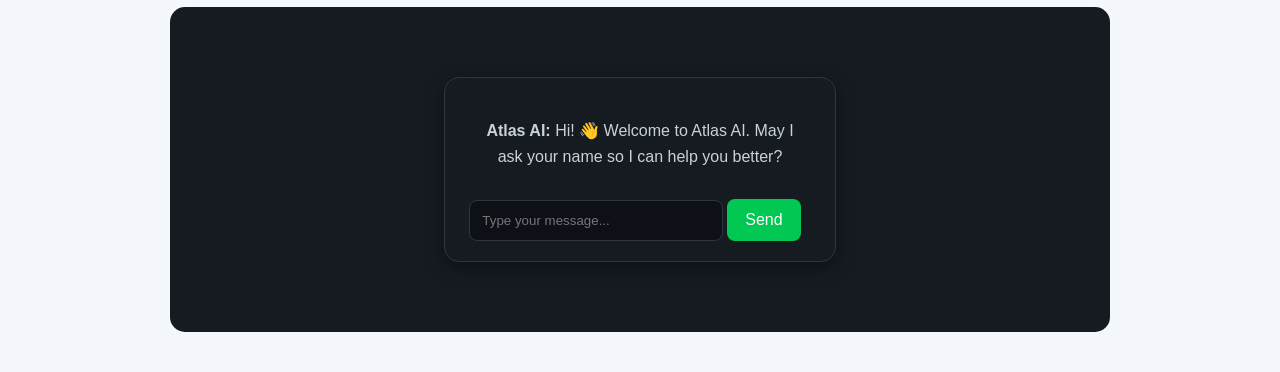
==== commit 03bb5ce8: "Update contact email address in index.html" ====
--- a/index.html
+++ b/index.html
@@ -131,7 +131,7 @@
     <h2>Contact Atlas AI</h2>
 
     <p>📱 WhatsApp: +27 68 888 6752</p>
-    <p>📧 Email: hello@atlasai.co.za</p>
+    <p>📧 Email: oatlasai@gmail.com </p>
 
     <a href="https://wa.me/27688886752">
         <button>Contact Us Today</button>
@@ -265,5 +265,7 @@
 });
 
 </script>
-</body>   
+</body> 
+   <script src="https://cdn.botpress.cloud/webchat/v5.0/inject.js"></script>
+<script src="https://files.bpcontent.cloud/2026/07/20/12/20260720122027-JWTHIAD1.js" defer></script> 
 </html>
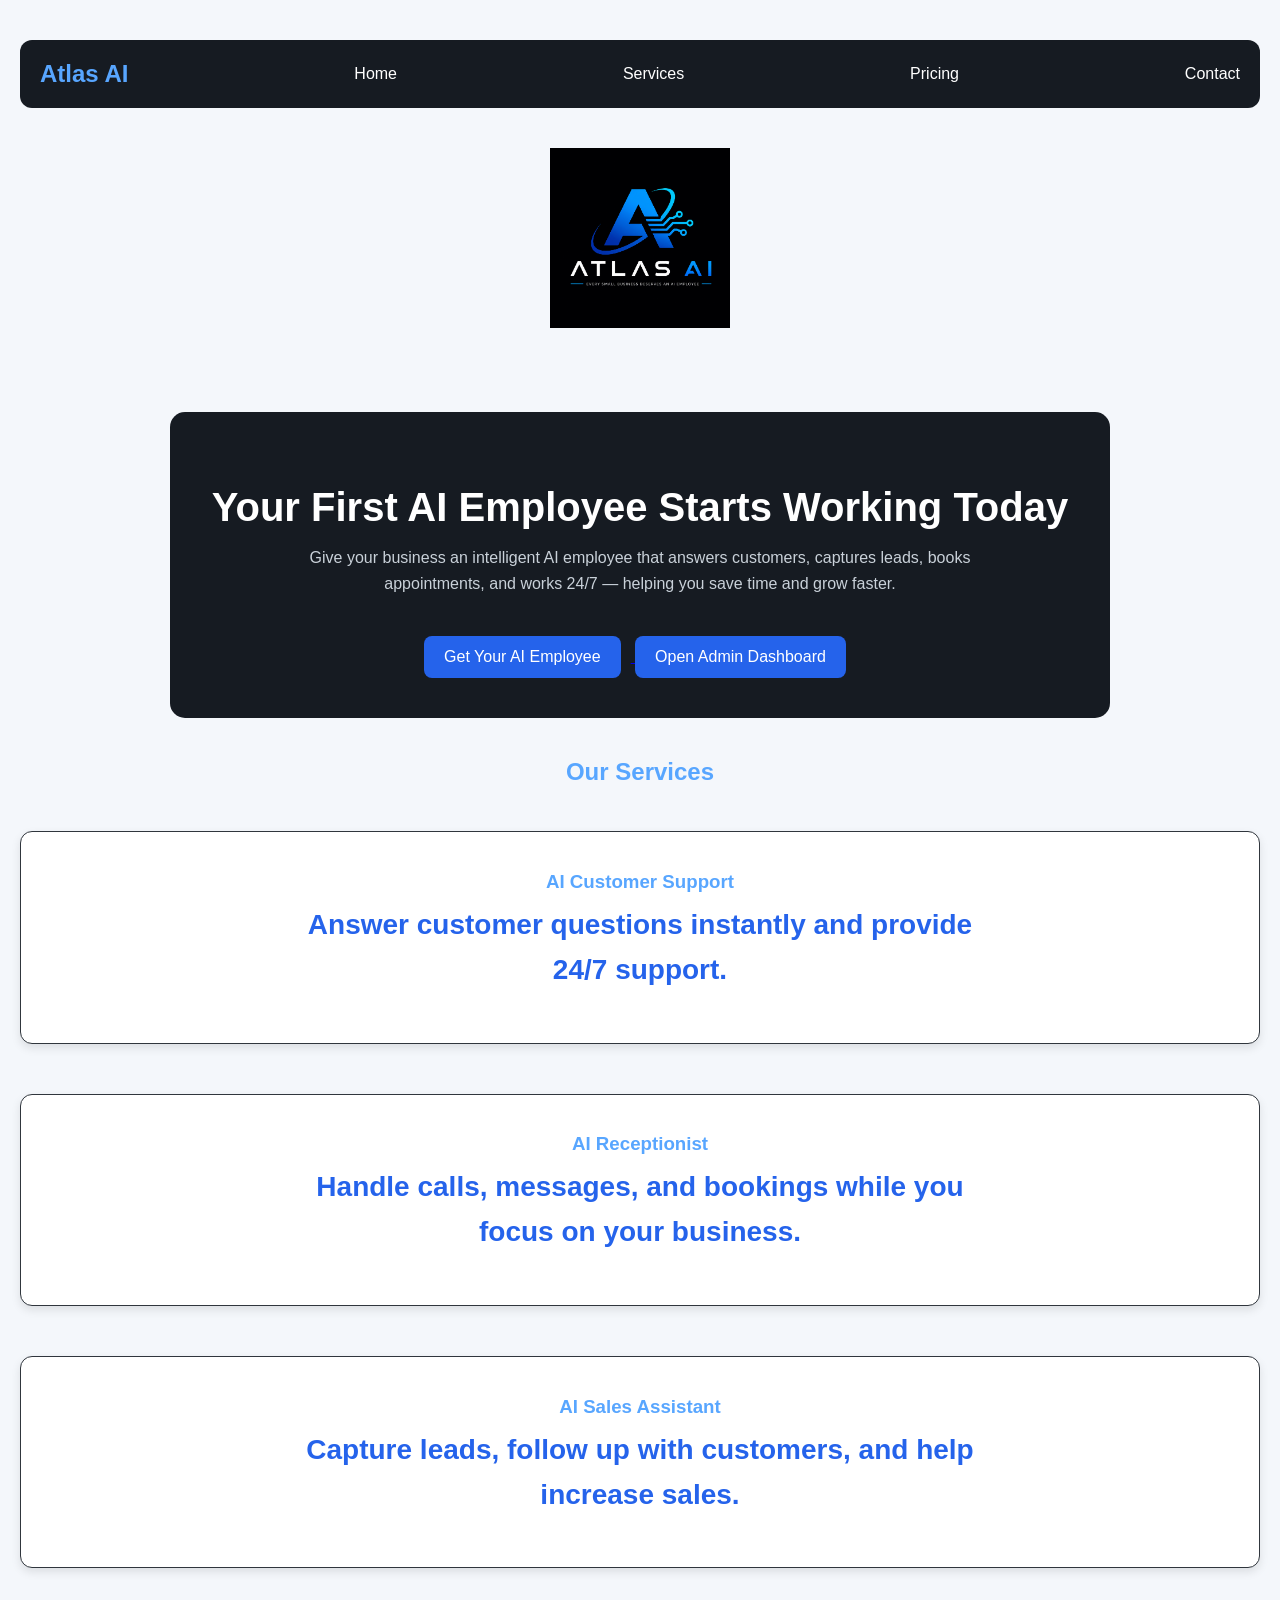
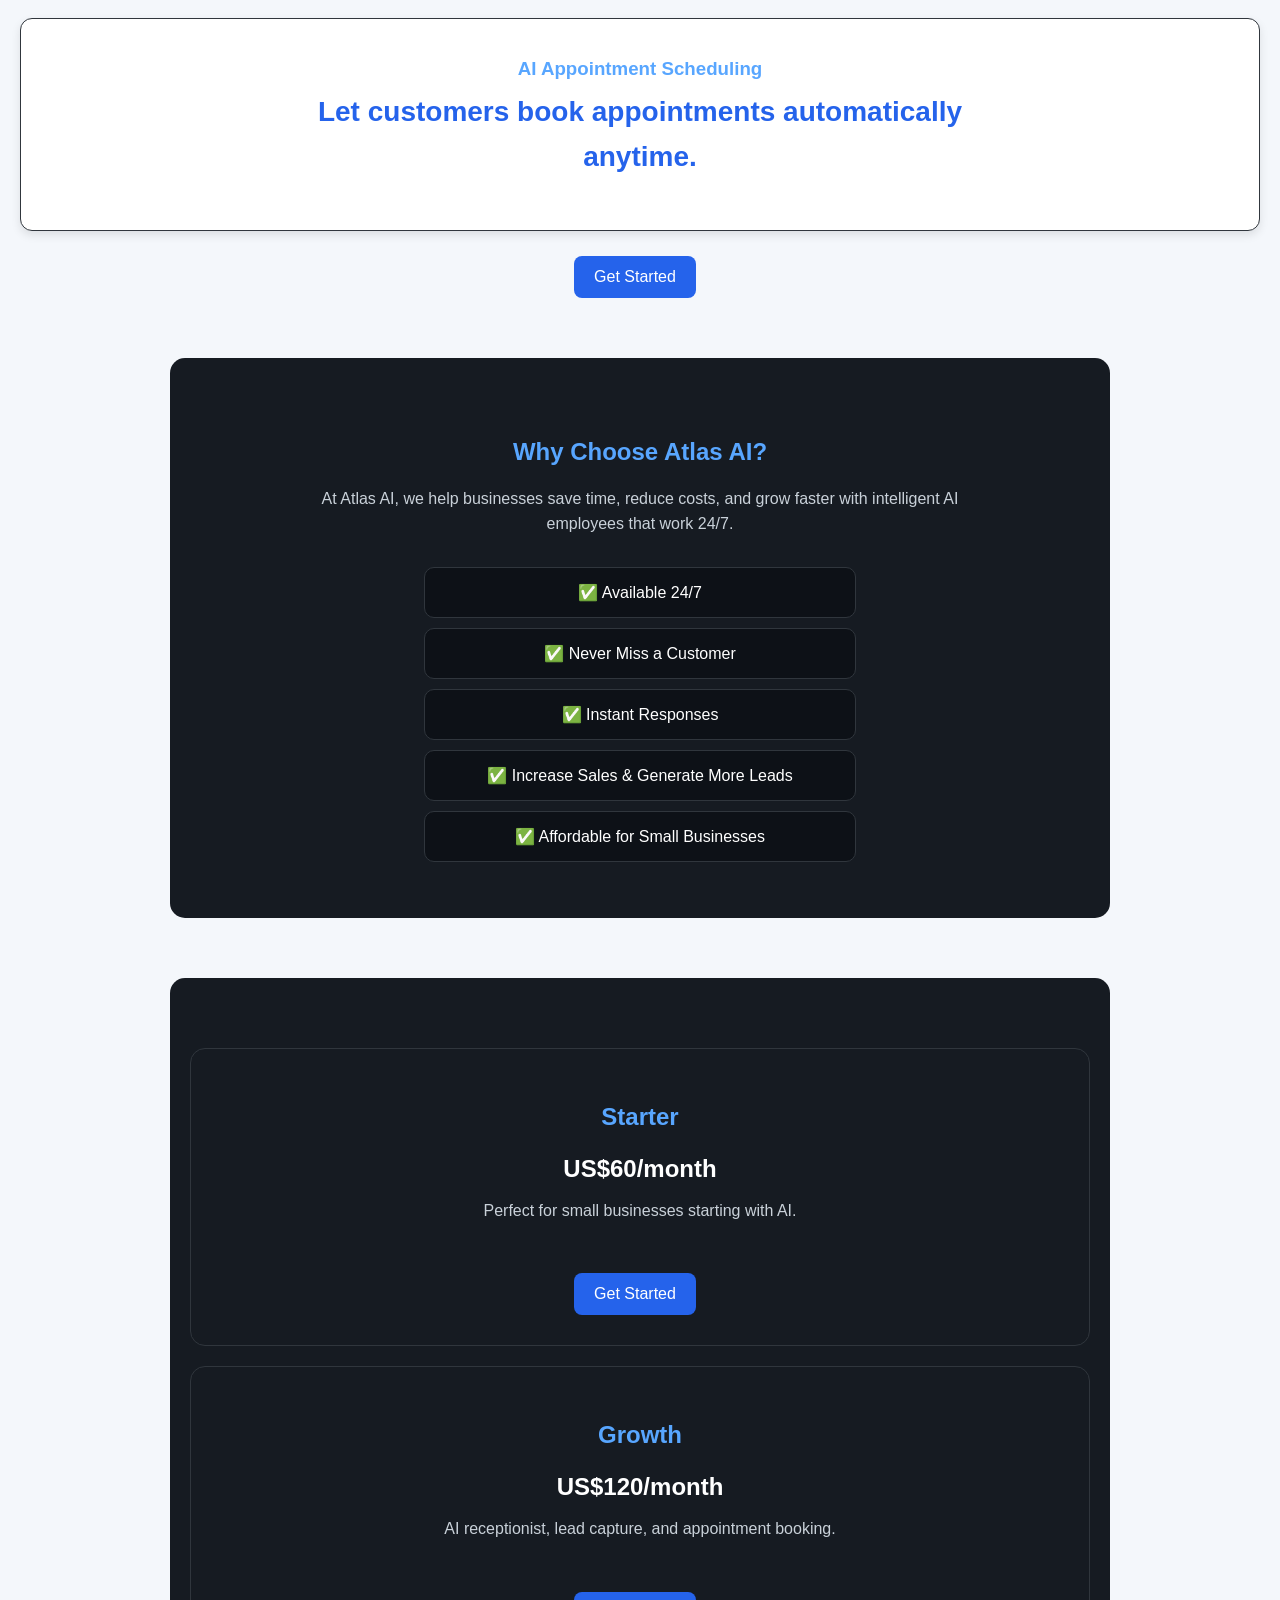
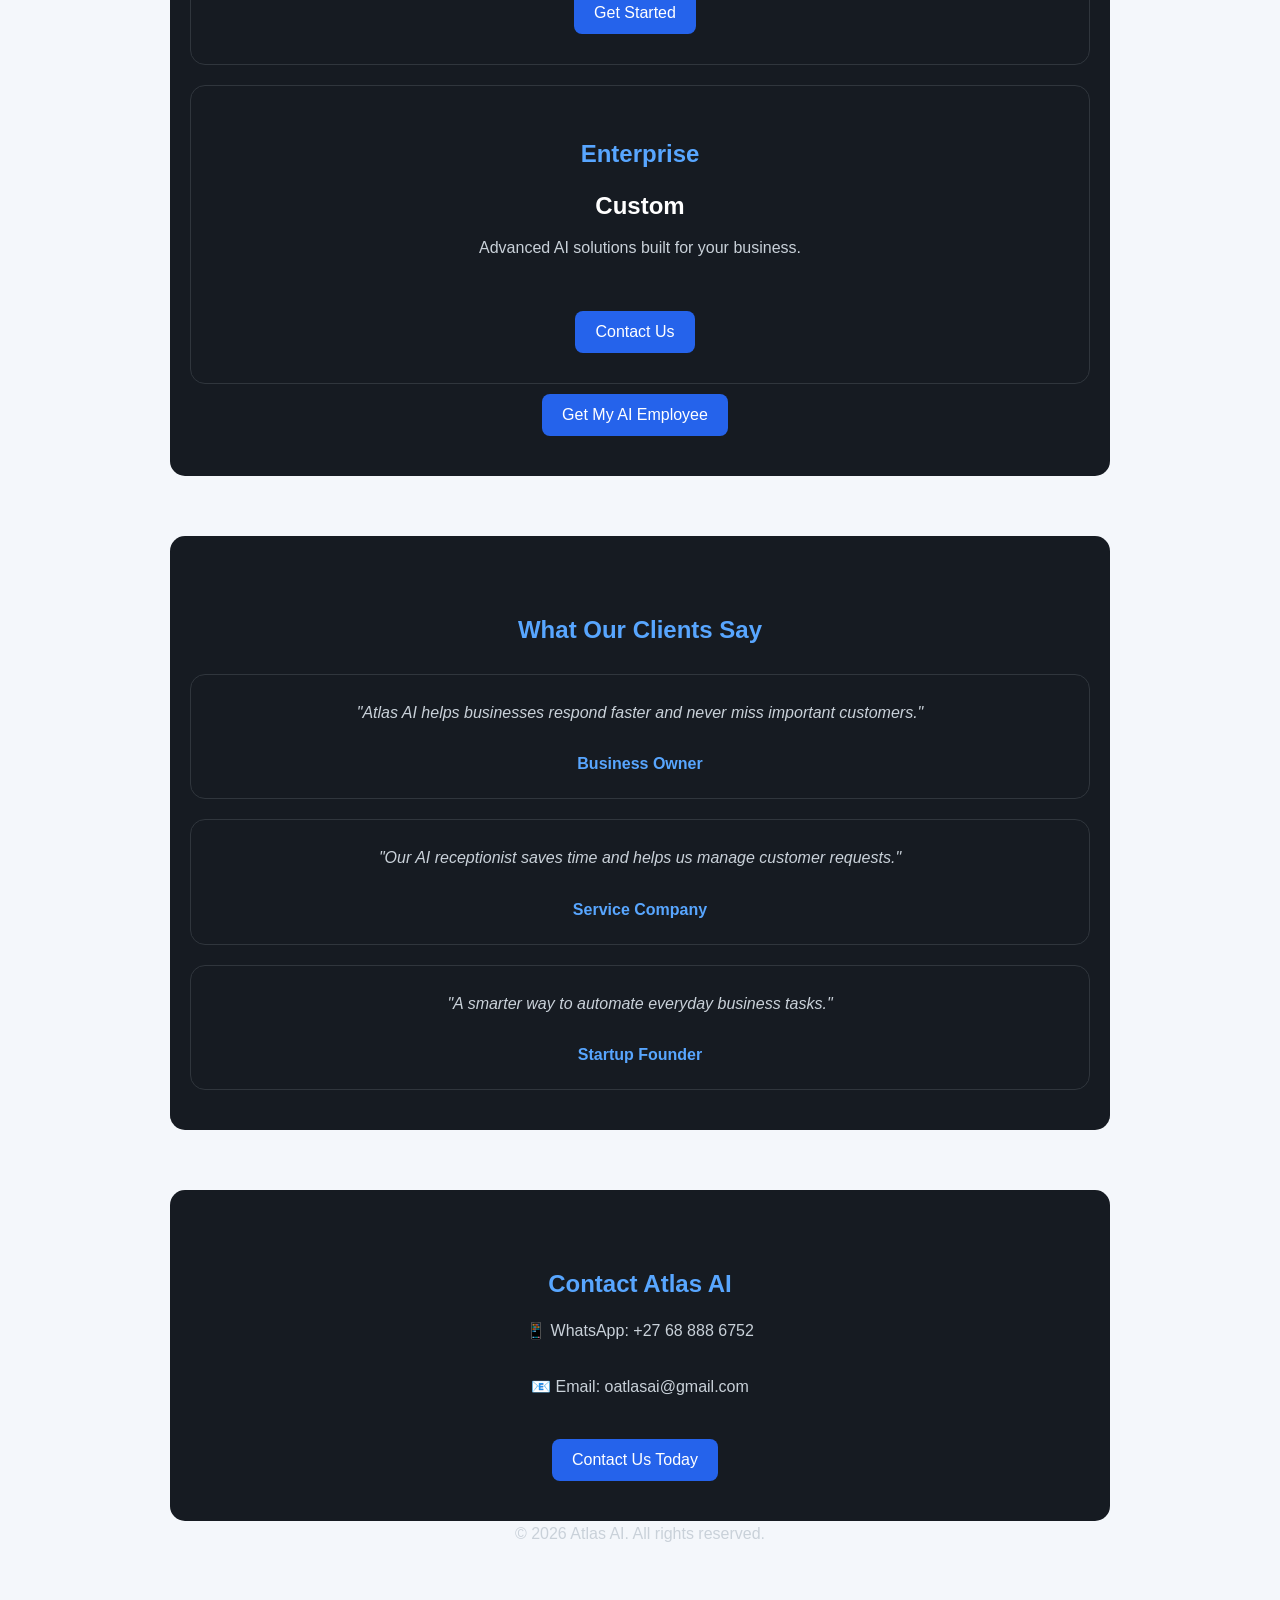
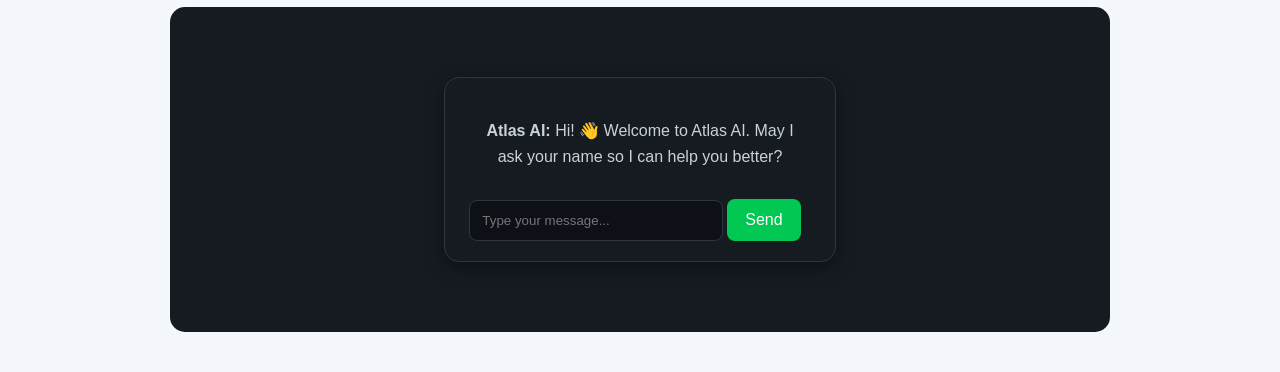
==== commit 8b6b5e92: "Update pricing from Rands to US Dollars" ====
--- a/index.html
+++ b/index.html
@@ -80,14 +80,14 @@
 <div class="pricing">
     <div class="price-card">
         <h3>Starter</h3>
-        <h2>R999/month</h2>
+        <h2>US$60/month</h2>
         <p>Perfect for small businesses starting with AI.</p>
         <button>Get Started</button>
     </div>
 
     <div class="price-card">
         <h3>Growth</h3>
-        <h2>R2,499/month</h2>
+        <h2>US$120/month</h2>
         <p>AI receptionist, lead capture, and appointment booking.</p>
         <button>Get Started</button>
     </div>
